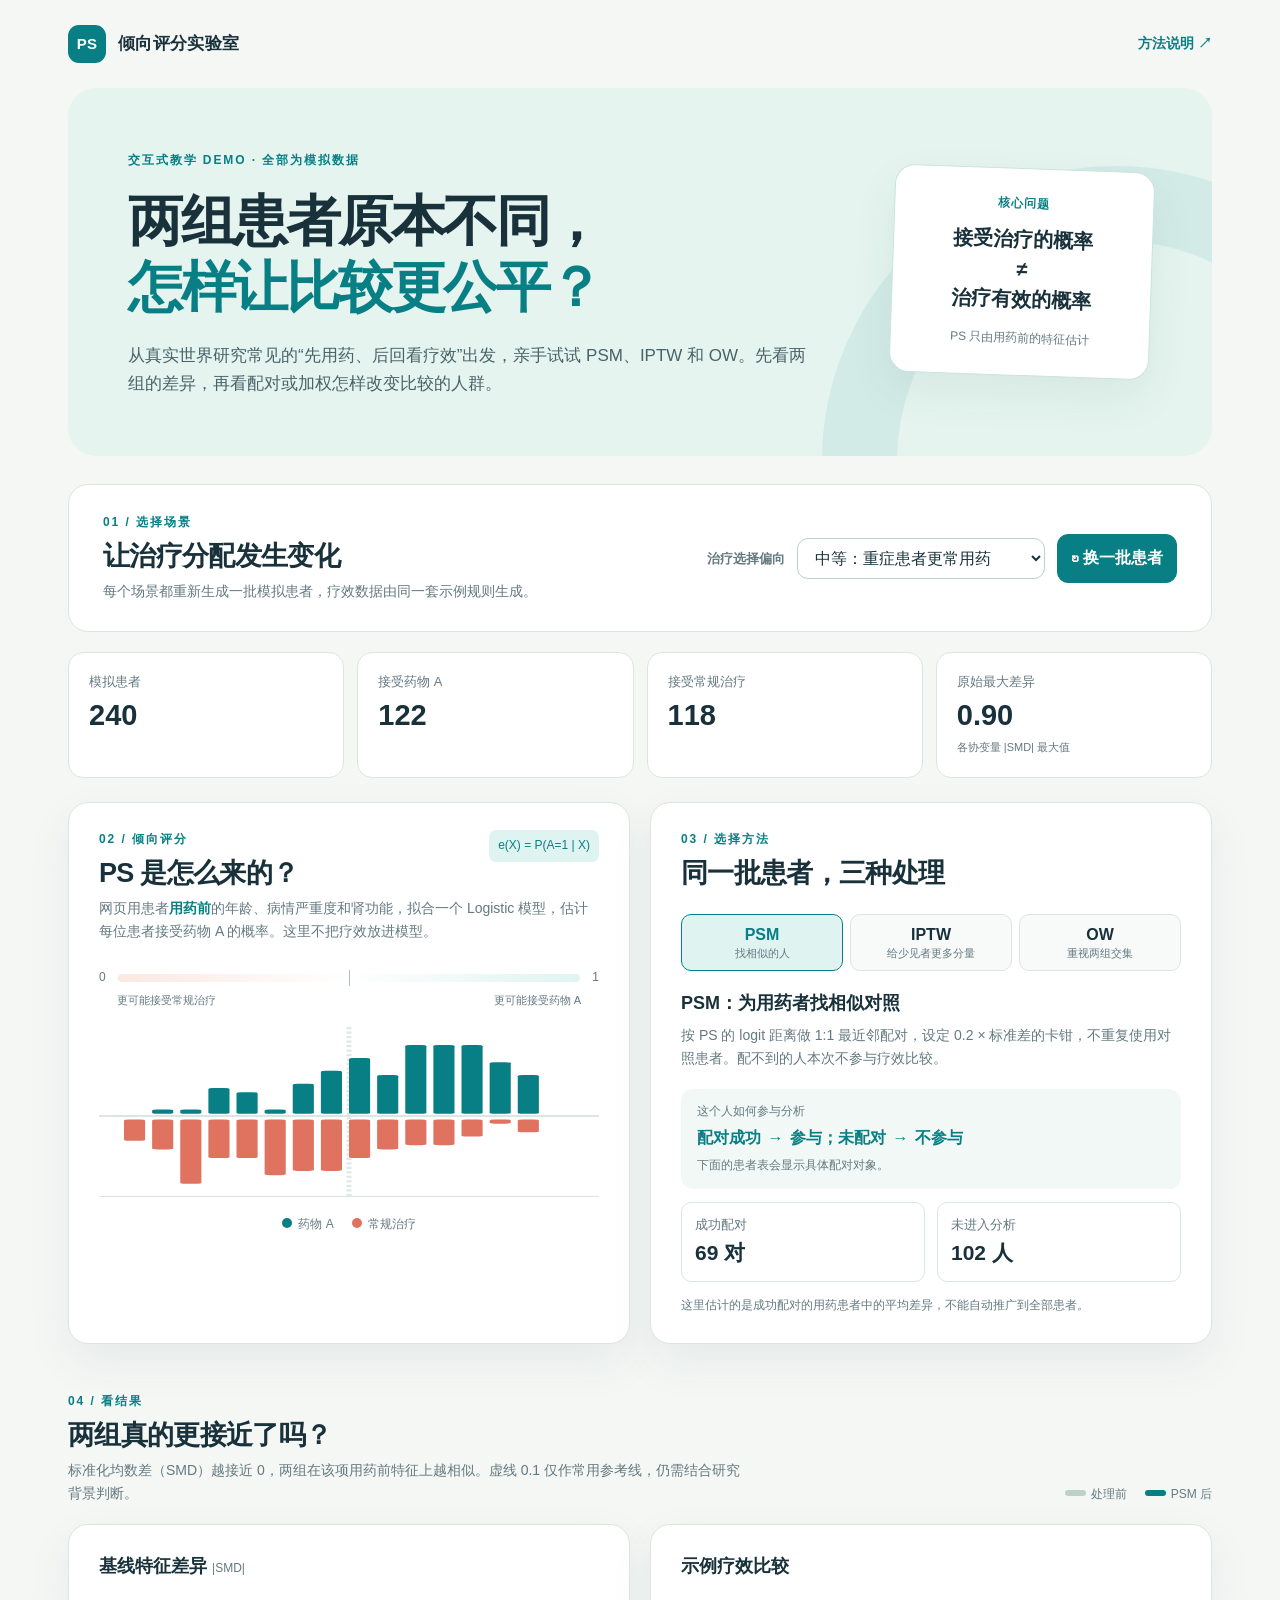
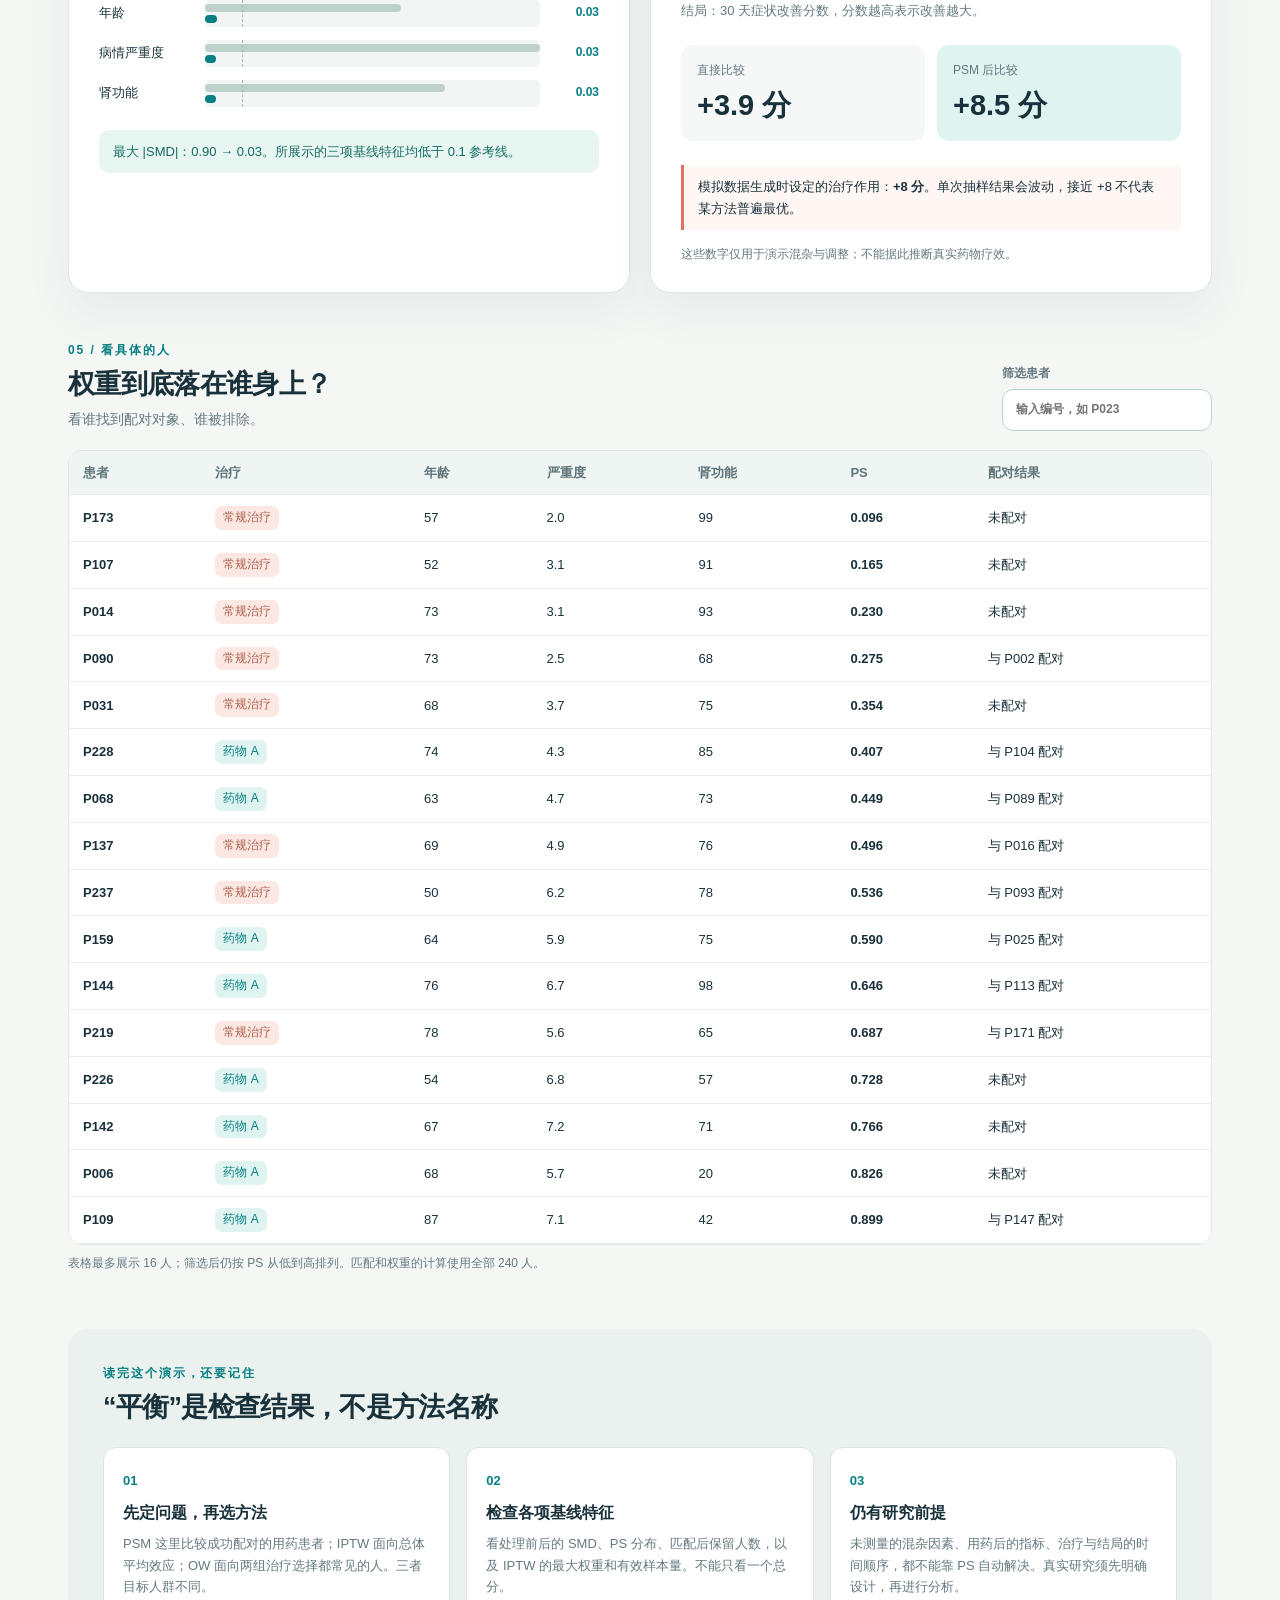
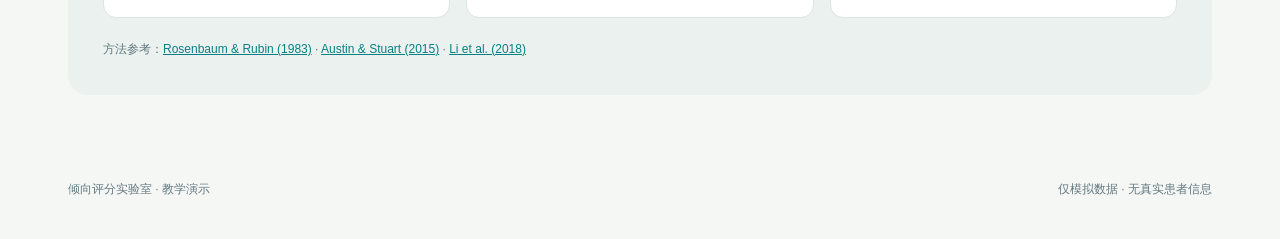
==== index.html @ 9c6f2263 "Add interactive propensity score teaching demo" ====
<!doctype html>
<html lang="zh-CN">
<head>
  <meta charset="utf-8">
  <meta name="viewport" content="width=device-width, initial-scale=1">
  <meta name="description" content="用模拟患者数据直观理解倾向评分匹配、逆概率加权与重叠加权。">
  <title>倾向评分实验室 · PSM / IPTW / OW</title>
  <link rel="stylesheet" href="styles.css">
  <script src="app.js" defer></script>
</head>
<body>
  <a class="skip-link" href="#main">跳到主要内容</a>
  <header class="topbar">
    <div class="brand"><span class="brand-mark">PS</span><span>倾向评分实验室</span></div>
    <a class="top-link" href="#how">方法说明 ↗</a>
  </header>
  <main id="main">
    <section class="hero">
      <div class="hero-copy">
        <span class="eyebrow">交互式教学 DEMO · 全部为模拟数据</span>
        <h1>两组患者原本不同，<br><em>怎样让比较更公平？</em></h1>
        <p>从真实世界研究常见的“先用药、后回看疗效”出发，亲手试试 PSM、IPTW 和 OW。先看两组的差异，再看配对或加权怎样改变比较的人群。</p>
      </div>
      <div class="hero-note"><span>核心问题</span><strong>接受治疗的概率<br>≠<br>治疗有效的概率</strong><small>PS 只由用药前的特征估计</small></div>
    </section>

    <section class="control-panel" aria-labelledby="scenario-title">
      <div><div class="section-kicker">01 / 选择场景</div><h2 id="scenario-title">让治疗分配发生变化</h2><p>每个场景都重新生成一批模拟患者，疗效数据由同一套示例规则生成。</p></div>
      <div class="controls"><label for="scenario">治疗选择偏向</label><select id="scenario"><option value="mild">较弱：两组本来较接近</option><option value="moderate" selected>中等：重症患者更常用药</option><option value="strong">很强：两组重叠不足</option></select><button id="regenerate" type="button">↻ 换一批患者</button></div>
    </section>

    <section class="metric-strip" aria-label="当前样本概况">
      <div><span>模拟患者</span><strong id="total-count">—</strong></div>
      <div><span>接受药物 A</span><strong id="treated-count">—</strong></div>
      <div><span>接受常规治疗</span><strong id="control-count">—</strong></div>
      <div><span>原始最大差异</span><strong id="baseline-smd">—</strong><small>各协变量 |SMD| 最大值</small></div>
    </section>

    <section class="content-grid" aria-label="倾向评分与方法比较">
      <article class="card ps-card">
        <div class="card-heading"><div><div class="section-kicker">02 / 倾向评分</div><h2>PS 是怎么来的？</h2></div><span class="mini-badge">e(X) = P(A=1 | X)</span></div>
        <p>网页用患者<span class="highlight">用药前</span>的年龄、病情严重度和肾功能，拟合一个 Logistic 模型，估计每位患者接受药物 A 的概率。这里不把疗效放进模型。</p>
        <div class="ps-scale" aria-hidden="true"><span>0</span><div class="scale-track"><i></i></div><span>1</span></div>
        <div class="ps-caption"><span>更可能接受常规治疗</span><span>更可能接受药物 A</span></div>
        <div id="ps-chart" class="ps-chart" role="img" aria-label="两组患者倾向评分分布"></div>
        <div class="legend"><span><i class="dot teal"></i>药物 A</span><span><i class="dot coral"></i>常规治疗</span></div>
      </article>

      <article class="card method-card">
        <div class="card-heading"><div><div class="section-kicker">03 / 选择方法</div><h2>同一批患者，三种处理</h2></div></div>
        <div class="method-tabs" role="tablist" aria-label="倾向评分方法">
          <button class="method-tab active" id="tab-psm" role="tab" aria-selected="true" aria-controls="method-panel" data-method="psm">PSM <small>找相似的人</small></button>
          <button class="method-tab" id="tab-iptw" role="tab" aria-selected="false" aria-controls="method-panel" data-method="iptw">IPTW <small>给少见者更多分量</small></button>
          <button class="method-tab" id="tab-ow" role="tab" aria-selected="false" aria-controls="method-panel" data-method="ow">OW <small>重视两组交集</small></button>
        </div>
        <div id="method-panel" role="tabpanel" aria-labelledby="tab-psm">
          <div class="method-summary"><strong id="method-title">—</strong><p id="method-description">—</p></div>
          <div class="formula-box"><span>这个人如何参与分析</span><code id="method-formula">—</code><small id="formula-note">—</small></div>
          <div class="method-stats"><div><span id="stat-one-label">—</span><strong id="stat-one">—</strong></div><div><span id="stat-two-label">—</span><strong id="stat-two">—</strong></div></div>
          <p class="target-note" id="target-note">—</p>
        </div>
      </article>
    </section>

    <section class="results-section" aria-labelledby="results-title">
      <div class="results-heading"><div><div class="section-kicker">04 / 看结果</div><h2 id="results-title">两组真的更接近了吗？</h2><p>标准化均数差（SMD）越接近 0，两组在该项用药前特征上越相似。虚线 0.1 仅作常用参考线，仍需结合研究背景判断。</p></div><div class="result-legend"><span><i class="legend-line before"></i>处理前</span><span><i class="legend-line after"></i><span id="legend-after">PSM 后</span></span></div></div>
      <div class="results-grid"><article class="card balance-card"><h3>基线特征差异 <small>|SMD|</small></h3><div id="balance-bars"></div><p id="balance-comment" class="callout">—</p></article><article class="card effect-card"><h3>示例疗效比较</h3><p>结局：30 天症状改善分数，分数越高表示改善越大。</p><div class="effect-compare"><div><span>直接比较</span><strong id="naive-effect">—</strong></div><div><span id="adjusted-label">PSM 后比较</span><strong id="adjusted-effect">—</strong></div></div><div class="truth-note">模拟数据生成时设定的治疗作用：<strong>+8 分</strong>。单次抽样结果会波动，接近 +8 不代表某方法普遍最优。</div><p class="muted">这些数字仅用于演示混杂与调整；不能据此推断真实药物疗效。</p></article></div>
    </section>

    <section class="patient-section" aria-labelledby="patient-title"><div class="results-heading"><div><div class="section-kicker">05 / 看具体的人</div><h2 id="patient-title">权重到底落在谁身上？</h2><p id="patient-intro">—</p></div><label class="table-search">筛选患者 <input id="patient-search" type="search" placeholder="输入编号，如 P023"></label></div><div class="table-wrap"><table><thead><tr><th>患者</th><th>治疗</th><th>年龄</th><th>严重度</th><th>肾功能</th><th>PS</th><th id="method-column">配对结果</th></tr></thead><tbody id="patient-rows"></tbody></table></div><p class="table-note">表格最多展示 16 人；筛选后仍按 PS 从低到高排列。匹配和权重的计算使用全部 240 人。</p></section>

    <section id="how" class="how-section" aria-labelledby="how-title"><div class="section-kicker">读完这个演示，还要记住</div><h2 id="how-title">“平衡”是检查结果，不是方法名称</h2><div class="principles"><div><b>01</b><h3>先定问题，再选方法</h3><p>PSM 这里比较成功配对的用药患者；IPTW 面向总体平均效应；OW 面向两组治疗选择都常见的人。三者目标人群不同。</p></div><div><b>02</b><h3>检查各项基线特征</h3><p>看处理前后的 SMD、PS 分布、匹配后保留人数，以及 IPTW 的最大权重和有效样本量。不能只看一个总分。</p></div><div><b>03</b><h3>仍有研究前提</h3><p>未测量的混杂因素、用药后的指标、治疗与结局的时间顺序，都不能靠 PS 自动解决。真实研究须先明确设计，再进行分析。</p></div></div><div class="source-note">方法参考：<a href="https://doi.org/10.1093/biomet/70.1.41" target="_blank" rel="noopener">Rosenbaum & Rubin (1983)</a> · <a href="https://pmc.ncbi.nlm.nih.gov/articles/PMC4626409/" target="_blank" rel="noopener">Austin & Stuart (2015)</a> · <a href="https://doi.org/10.1080/01621459.2016.1260466" target="_blank" rel="noopener">Li et al. (2018)</a></div></section>
  </main>
  <footer><span>倾向评分实验室 · 教学演示</span><span>仅模拟数据 · 无真实患者信息</span></footer>
</body>
</html>
---- styles.css ----
:root{--ink:#19313b;--muted:#647980;--teal:#087f84;--teal-light:#dff4f0;--coral:#df735f;--coral-light:#fbe8e2;--paper:#f5f7f5;--line:#dbe5e2;--white:#fff;--shadow:0 18px 45px rgba(30,66,67,.07)}*{box-sizing:border-box}html{scroll-behavior:smooth}body{margin:0;color:var(--ink);background:var(--paper);font:16px/1.65 -apple-system,BlinkMacSystemFont,"Segoe UI","PingFang SC","Microsoft YaHei",sans-serif}button,input,select{font:inherit}button{cursor:pointer}a{color:var(--teal)}.skip-link{position:absolute;left:-999px;top:0;background:var(--ink);color:#fff;padding:8px}.skip-link:focus{left:0;z-index:10}.topbar,main,footer{max-width:1200px;margin:auto}.topbar{display:flex;align-items:center;justify-content:space-between;padding:25px 28px}.brand{display:flex;align-items:center;gap:12px;font-size:17px;font-weight:750;letter-spacing:.02em}.brand-mark{width:38px;height:38px;display:grid;place-items:center;background:var(--teal);border-radius:11px;color:#fff;font-size:15px}.top-link{text-decoration:none;font-size:14px;font-weight:650}main{padding:0 28px 60px}.hero{display:grid;grid-template-columns:minmax(0,1fr) 260px;gap:36px;align-items:center;padding:58px 60px;background:#e5f4ef;border-radius:28px;min-height:360px;overflow:hidden;position:relative}.hero:after{content:"";position:absolute;width:440px;height:440px;right:-200px;bottom:-300px;border:75px solid rgba(0,128,131,.08);border-radius:50%}.eyebrow,.section-kicker{text-transform:uppercase;letter-spacing:.16em;font-size:12px;font-weight:800;color:var(--teal)}h1,h2,h3,p{margin-top:0}h1{font-size:clamp(37px,4.3vw,58px);line-height:1.19;letter-spacing:-.045em;margin:17px 0 22px}h1 em{font-style:normal;color:var(--teal)}.hero p{max-width:690px;color:#49636a;font-size:17px;margin:0}.hero-note{position:relative;z-index:1;background:#fff;padding:25px;border:1px solid #c9e4df;border-radius:20px;box-shadow:var(--shadow);text-align:center;transform:rotate(2deg)}.hero-note span{display:block;color:var(--teal);font-size:12px;letter-spacing:.1em;font-weight:750}.hero-note strong{display:block;font-size:20px;line-height:1.5;margin:10px 0;color:var(--ink)}.hero-note small{color:var(--muted);font-size:12px}.control-panel{margin-top:28px;display:flex;align-items:center;justify-content:space-between;gap:30px;padding:28px 34px;background:#fff;border:1px solid var(--line);border-radius:20px}.control-panel h2,.card h2,.results-section h2,.patient-section h2,.how-section h2{font-size:27px;letter-spacing:-.025em;line-height:1.3;margin:6px 0}.control-panel p,.results-heading p{color:var(--muted);font-size:14px;margin:0}.controls{display:flex;align-items:center;gap:12px;flex-wrap:wrap}.controls label{font-size:13px;font-weight:700;color:var(--muted)}select,.controls button,.table-search input{border:1px solid #b9d4d0;border-radius:11px;padding:10px 13px;background:#fff;color:var(--ink)}select{min-width:248px}.controls button{background:var(--teal);color:#fff;border-color:var(--teal);font-weight:700}.controls button:hover{background:#086a70}.metric-strip{display:grid;grid-template-columns:repeat(4,1fr);gap:13px;margin:20px 0 24px}.metric-strip>div{background:#fff;border:1px solid var(--line);border-radius:15px;padding:18px 20px;min-height:108px}.metric-strip span,.method-stats span{font-size:13px;color:var(--muted);display:block}.metric-strip strong{display:block;font-size:29px;line-height:1.2;margin-top:5px}.metric-strip small{font-size:11px;color:var(--muted)}.content-grid,.results-grid{display:grid;grid-template-columns:1fr 1fr;gap:20px}.card{background:#fff;border:1px solid var(--line);border-radius:20px;padding:27px 30px;box-shadow:var(--shadow)}.card-heading{display:flex;align-items:start;justify-content:space-between;gap:12px}.card>p{color:var(--muted);font-size:14px}.mini-badge{font-size:12px;color:var(--teal);background:var(--teal-light);padding:6px 9px;border-radius:7px;white-space:nowrap}.highlight{color:var(--teal);font-weight:750}.ps-scale{display:flex;align-items:center;gap:12px;color:var(--muted);font-size:12px;margin-top:25px}.scale-track{height:8px;flex:1;border-radius:8px;background:linear-gradient(90deg,var(--coral-light),#fff,var(--teal-light));position:relative}.scale-track i{position:absolute;left:50%;width:1px;height:16px;top:-4px;background:#b0bdba}.ps-caption{display:flex;justify-content:space-between;color:var(--muted);font-size:11px;margin:3px 18px 18px}.ps-chart{height:170px;position:relative;border-bottom:1px solid var(--line);background:linear-gradient(to right,transparent 49.9%,#e0eae7 50%,transparent 50.1%)}.ps-chart svg{width:100%;height:100%;overflow:visible}.legend,.result-legend{display:flex;gap:18px;align-items:center;justify-content:center;font-size:12px;color:var(--muted);margin-top:18px}.dot{display:inline-block;width:10px;height:10px;border-radius:50%;margin-right:6px}.teal{background:var(--teal)}.coral{background:var(--coral)}.method-tabs{display:grid;grid-template-columns:repeat(3,1fr);gap:7px;margin:17px 0 18px}.method-tab{border:1px solid var(--line);background:#f7faf9;color:var(--ink);border-radius:10px;padding:10px 6px;font-size:16px;font-weight:800;line-height:1.3}.method-tab small{display:block;font-weight:500;color:var(--muted);font-size:11px}.method-tab.active{border-color:var(--teal);background:var(--teal-light);color:var(--teal)}.method-summary{min-height:100px}.method-summary strong{font-size:18px}.method-summary p{font-size:14px;color:var(--muted);margin:5px 0 0}.formula-box{background:#f2f8f6;border-radius:12px;padding:13px 16px}.formula-box span,.formula-box small{display:block;color:var(--muted);font-size:12px}.formula-box code{display:block;font-size:16px;font-weight:800;margin:4px 0;color:var(--teal);white-space:normal}.method-stats{display:grid;grid-template-columns:1fr 1fr;gap:12px;margin-top:13px}.method-stats>div{border:1px solid var(--line);border-radius:10px;padding:11px 13px}.method-stats strong{display:block;font-size:21px}.target-note{margin:14px 0 0;font-size:12px;color:var(--muted)}.results-section,.patient-section{margin-top:48px}.results-heading{display:flex;justify-content:space-between;align-items:end;gap:30px;margin-bottom:19px}.results-heading p{max-width:680px}.result-legend{margin:0;white-space:nowrap}.legend-line{display:inline-block;width:21px;height:6px;border-radius:6px;margin-right:5px;vertical-align:2px}.before{background:#bed0cc}.after{background:var(--teal)}.balance-card h3,.effect-card h3{font-size:18px;margin-bottom:18px}.balance-card h3 small{color:var(--muted);font-size:12px;font-weight:500}.balance-row{display:grid;grid-template-columns:95px 1fr 48px;gap:11px;align-items:center;margin:13px 0}.balance-row label{font-size:13px}.bar-track{height:27px;position:relative;background:#f1f6f4;border-radius:5px;overflow:hidden}.bar-track:before{content:"";position:absolute;left:var(--threshold-pos);height:100%;border-left:1px dashed #a5b9b5;z-index:1}.bar{height:8px;border-radius:6px;display:block;position:absolute;left:0}.bar.before{top:4px;background:#bed0cc}.bar.after{bottom:4px;background:var(--teal)}.balance-row output{font-size:12px;color:var(--teal);font-weight:750;text-align:right}.callout{background:#e7f6f1;color:#176c65!important;padding:11px 14px;border-radius:10px;margin:23px 0 0!important;font-size:13px!important}.callout.warn{background:#fff3e8;color:#9a5b37!important}.effect-card>p{font-size:13px}.effect-compare{display:grid;grid-template-columns:1fr 1fr;gap:12px;margin:24px 0}.effect-compare>div{background:#f5f8f7;padding:16px;border-radius:12px}.effect-compare>div+div{background:var(--teal-light)}.effect-compare span{display:block;color:var(--muted);font-size:12px}.effect-compare strong{display:block;font-size:29px;line-height:1.35;margin-top:5px}.truth-note{border-left:3px solid var(--coral);background:#fff7f4;padding:11px 14px;font-size:13px}.effect-card .muted{font-size:12px;margin:15px 0 0}.table-search{font-size:12px;color:var(--muted);font-weight:700}.table-search input{display:block;width:210px;margin-top:5px}table{width:100%;border-collapse:collapse;background:#fff;min-width:710px}th,td{text-align:left;padding:11px 14px;border-bottom:1px solid #e7eeec;font-size:13px}th{color:#5e747a;font-weight:700;background:#eff5f3}tbody tr:hover{background:#f7faf9}.table-wrap{border:1px solid var(--line);border-radius:14px;overflow:auto;background:#fff}td strong{font-variant-numeric:tabular-nums}.treatment-tag{display:inline-block;padding:2px 8px;border-radius:7px;font-size:12px}.treatment-tag.treated{background:var(--teal-light);color:var(--teal)}.treatment-tag.control{background:var(--coral-light);color:#ad5e4e}.table-note{font-size:12px;color:var(--muted);margin-top:9px}.how-section{margin-top:55px;padding:35px;background:#eaf1ee;border-radius:20px}.principles{display:grid;grid-template-columns:repeat(3,1fr);gap:16px;margin-top:22px}.principles>div{background:#fff;border:1px solid var(--line);border-radius:13px;padding:19px}.principles b{color:var(--teal);font-size:13px}.principles h3{font-size:16px;margin:7px 0}.principles p{color:var(--muted);font-size:13px;margin:0}.source-note{font-size:12px;color:var(--muted);margin-top:22px}footer{padding:25px 28px 40px;display:flex;justify-content:space-between;color:var(--muted);font-size:12px}@media(max-width:850px){.hero{grid-template-columns:1fr;padding:38px}.hero-note{max-width:300px}.control-panel,.results-heading{display:block}.controls{margin-top:16px}.content-grid,.results-grid{grid-template-columns:1fr}.result-legend{justify-content:start;margin-top:13px}.principles{grid-template-columns:1fr}.table-search{display:block;margin-top:15px}}@media(max-width:580px){main{padding:0 15px 40px}.topbar{padding:17px 15px}.top-link{font-size:12px}.hero{padding:28px 24px}.hero-note{display:none}.control-panel{padding:22px}.controls{display:grid}.controls select{min-width:0;width:100%}.metric-strip{grid-template-columns:repeat(2,1fr)}.card{padding:22px}.mini-badge{display:none}.method-tab{font-size:14px}.method-tab small{font-size:9px}.balance-row{grid-template-columns:75px 1fr 45px}.ps-caption{font-size:9px}.effect-compare strong{font-size:24px}footer{display:block}}
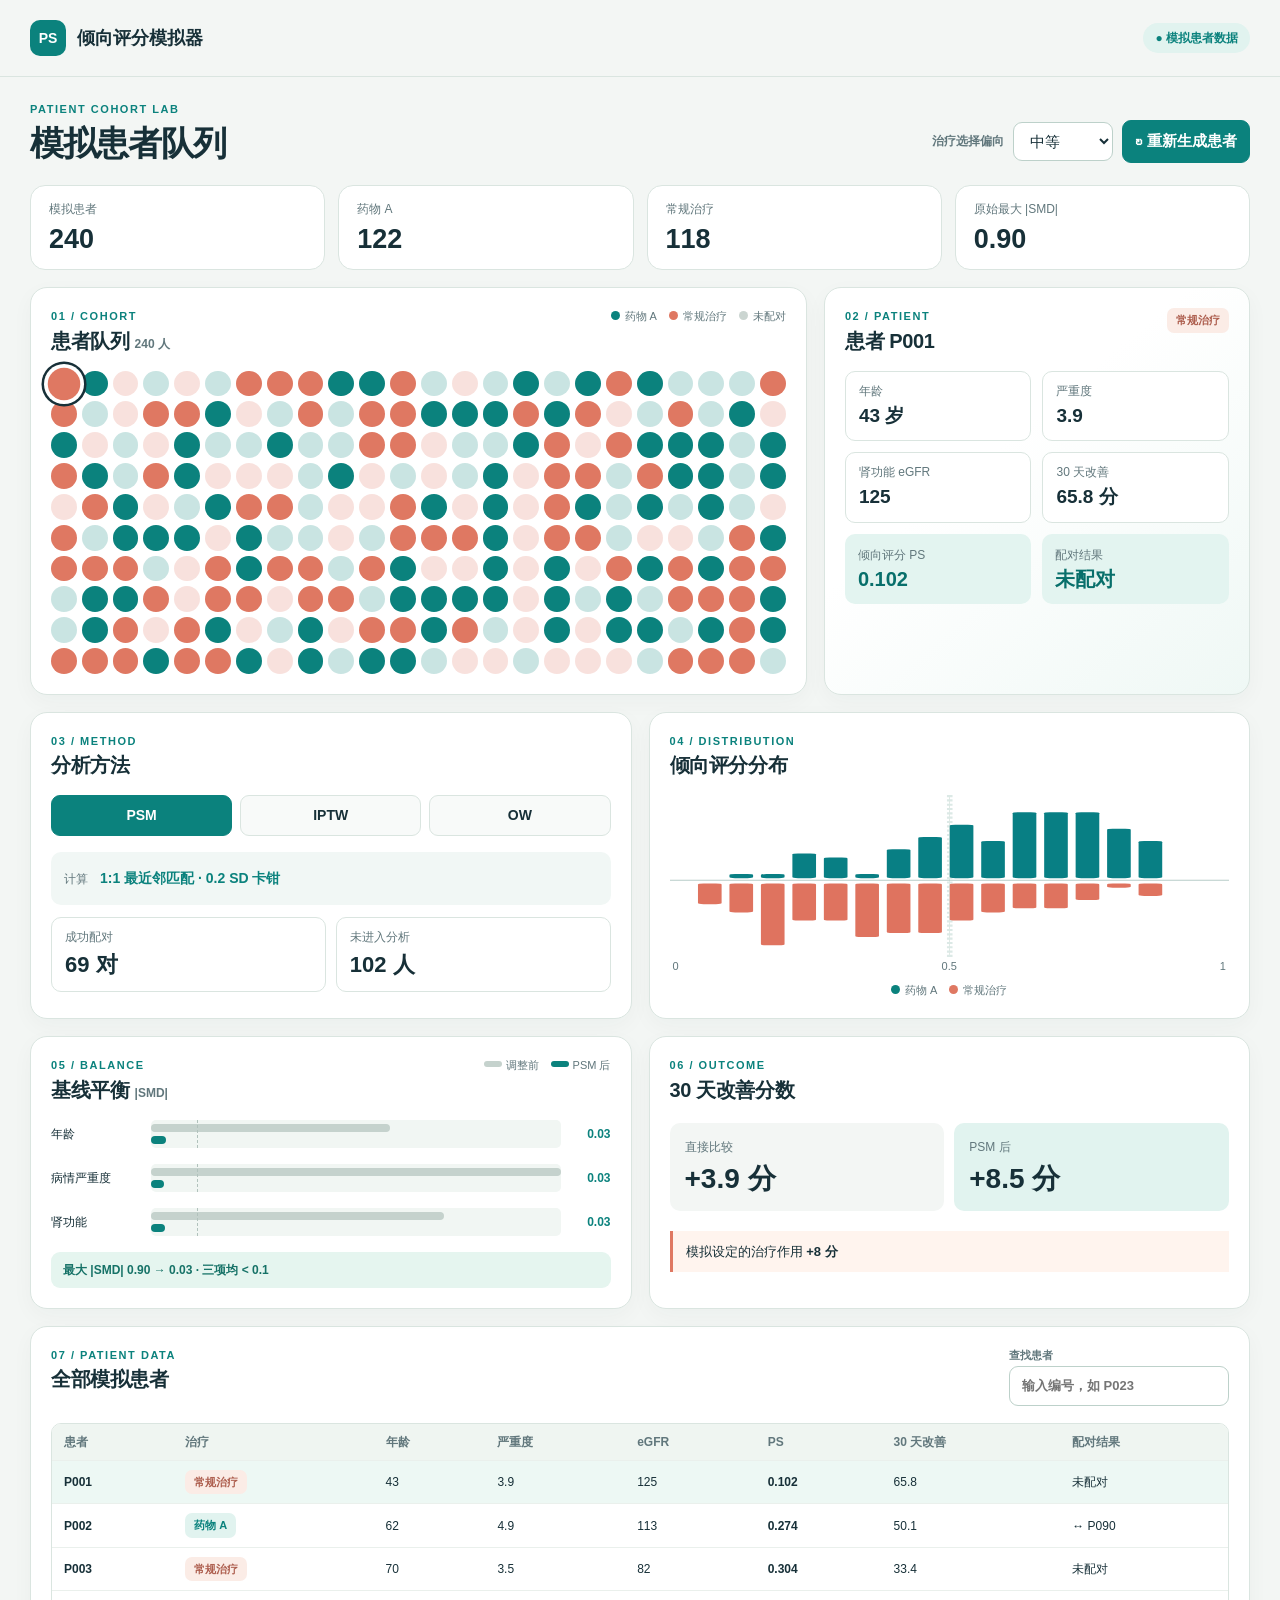
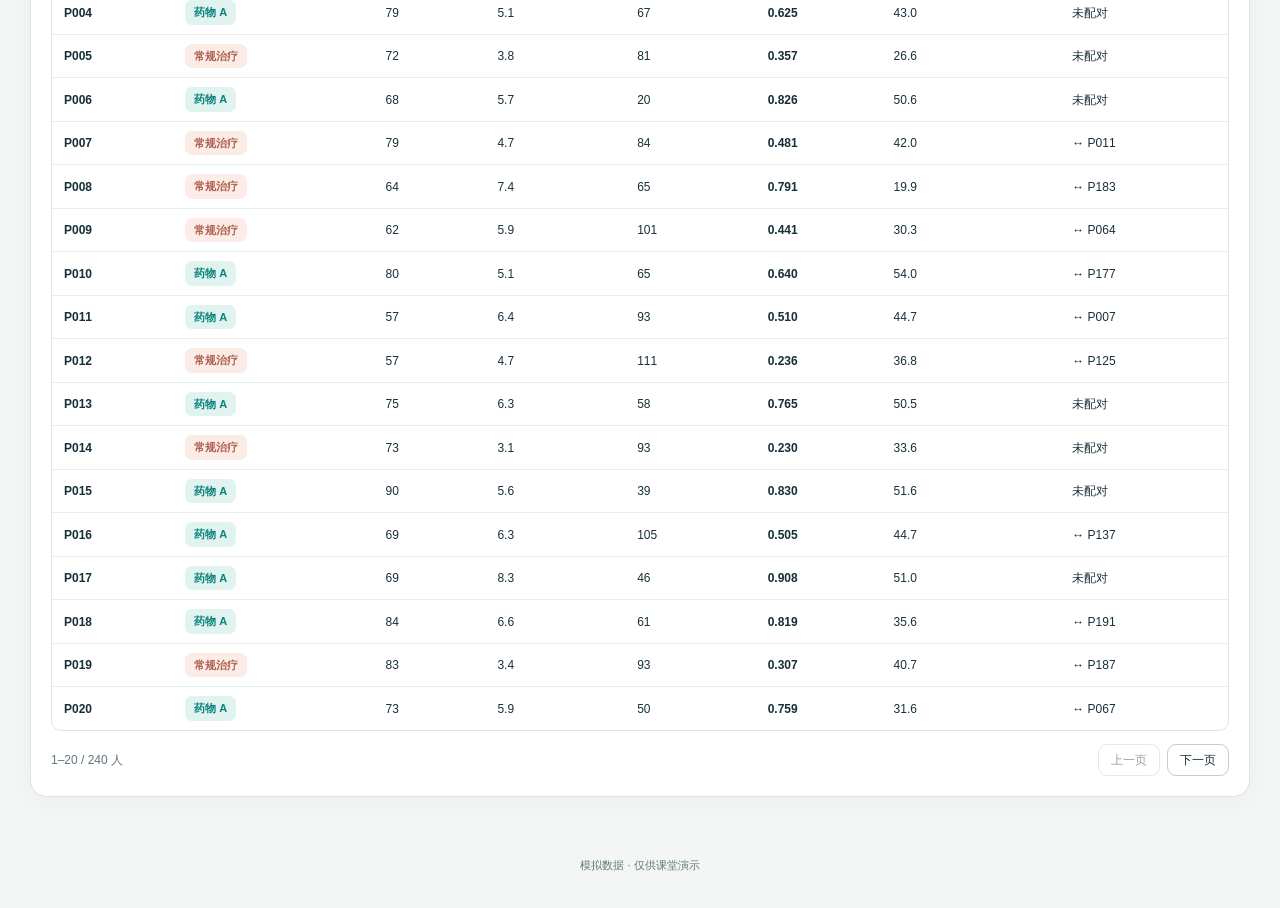
==== commit a8a13166: "Make demo a patient-first interactive app" ====
--- a/index.html
+++ b/index.html
@@ -3,74 +3,44 @@
 <head>
   <meta charset="utf-8">
   <meta name="viewport" content="width=device-width, initial-scale=1">
-  <meta name="description" content="用模拟患者数据直观理解倾向评分匹配、逆概率加权与重叠加权。">
-  <title>倾向评分实验室 · PSM / IPTW / OW</title>
-  <link rel="stylesheet" href="styles.css">
-  <script src="app.js" defer></script>
+  <meta name="description" content="模拟患者队列中的倾向评分匹配与加权交互应用。">
+  <title>倾向评分模拟器 · PSM / IPTW / OW</title>
+  <link rel="stylesheet" href="styles.css?v=app2">
+  <script src="app.js?v=app2" defer></script>
 </head>
 <body>
-  <a class="skip-link" href="#main">跳到主要内容</a>
+  <a class="skip-link" href="#main">跳到应用</a>
   <header class="topbar">
-    <div class="brand"><span class="brand-mark">PS</span><span>倾向评分实验室</span></div>
-    <a class="top-link" href="#how">方法说明 ↗</a>
+    <div class="brand"><span class="brand-mark">PS</span><span>倾向评分模拟器</span></div>
+    <span class="data-badge">● 模拟患者数据</span>
   </header>
   <main id="main">
-    <section class="hero">
-      <div class="hero-copy">
-        <span class="eyebrow">交互式教学 DEMO · 全部为模拟数据</span>
-        <h1>两组患者原本不同，<br><em>怎样让比较更公平？</em></h1>
-        <p>从真实世界研究常见的“先用药、后回看疗效”出发，亲手试试 PSM、IPTW 和 OW。先看两组的差异，再看配对或加权怎样改变比较的人群。</p>
-      </div>
-      <div class="hero-note"><span>核心问题</span><strong>接受治疗的概率<br>≠<br>治疗有效的概率</strong><small>PS 只由用药前的特征估计</small></div>
+    <section class="workspace-head" aria-labelledby="page-title">
+      <div><p class="overline">PATIENT COHORT LAB</p><h1 id="page-title">模拟患者队列</h1></div>
+      <div class="controls"><label for="scenario">治疗选择偏向</label><select id="scenario"><option value="mild">较弱</option><option value="moderate" selected>中等</option><option value="strong">很强</option></select><button id="regenerate" type="button">↻ 重新生成患者</button></div>
     </section>
 
-    <section class="control-panel" aria-labelledby="scenario-title">
-      <div><div class="section-kicker">01 / 选择场景</div><h2 id="scenario-title">让治疗分配发生变化</h2><p>每个场景都重新生成一批模拟患者，疗效数据由同一套示例规则生成。</p></div>
-      <div class="controls"><label for="scenario">治疗选择偏向</label><select id="scenario"><option value="mild">较弱：两组本来较接近</option><option value="moderate" selected>中等：重症患者更常用药</option><option value="strong">很强：两组重叠不足</option></select><button id="regenerate" type="button">↻ 换一批患者</button></div>
+    <section class="metric-strip" aria-label="队列概况">
+      <div><span>模拟患者</span><strong id="total-count">—</strong></div>
+      <div><span>药物 A</span><strong id="treated-count">—</strong></div>
+      <div><span>常规治疗</span><strong id="control-count">—</strong></div>
+      <div><span>原始最大 |SMD|</span><strong id="baseline-smd">—</strong></div>
     </section>
 
-    <section class="metric-strip" aria-label="当前样本概况">
-      <div><span>模拟患者</span><strong id="total-count">—</strong></div>
-      <div><span>接受药物 A</span><strong id="treated-count">—</strong></div>
-      <div><span>接受常规治疗</span><strong id="control-count">—</strong></div>
-      <div><span>原始最大差异</span><strong id="baseline-smd">—</strong><small>各协变量 |SMD| 最大值</small></div>
+    <section class="cohort-layout" aria-label="模拟患者">
+      <article class="panel cohort-panel"><div class="panel-heading"><div><p class="overline">01 / COHORT</p><h2>患者队列 <small id="cohort-count">240 人</small></h2></div><div class="legend"><span><i class="dot teal"></i>药物 A</span><span><i class="dot coral"></i>常规治疗</span><span id="legend-dim"><i class="dot faded"></i>未配对</span></div></div><div id="cohort-grid" class="cohort-grid" role="group" aria-label="点击患者查看个人数据"></div></article>
+      <article class="panel patient-card"><div class="panel-heading"><div><p class="overline">02 / PATIENT</p><h2>患者 <span id="selected-id">—</span></h2></div><span id="selected-group" class="treatment-tag">—</span></div><div class="patient-vitals"><div><span>年龄</span><strong id="selected-age">—</strong></div><div><span>严重度</span><strong id="selected-severity">—</strong></div><div><span>肾功能 eGFR</span><strong id="selected-egfr">—</strong></div><div><span>30 天改善</span><strong id="selected-outcome">—</strong></div></div><div class="patient-focus"><div><span>倾向评分 PS</span><strong id="selected-ps">—</strong></div><div><span id="selected-method-label">配对结果</span><strong id="selected-method-value">—</strong></div></div></article>
     </section>
 
-    <section class="content-grid" aria-label="倾向评分与方法比较">
-      <article class="card ps-card">
-        <div class="card-heading"><div><div class="section-kicker">02 / 倾向评分</div><h2>PS 是怎么来的？</h2></div><span class="mini-badge">e(X) = P(A=1 | X)</span></div>
-        <p>网页用患者<span class="highlight">用药前</span>的年龄、病情严重度和肾功能，拟合一个 Logistic 模型，估计每位患者接受药物 A 的概率。这里不把疗效放进模型。</p>
-        <div class="ps-scale" aria-hidden="true"><span>0</span><div class="scale-track"><i></i></div><span>1</span></div>
-        <div class="ps-caption"><span>更可能接受常规治疗</span><span>更可能接受药物 A</span></div>
-        <div id="ps-chart" class="ps-chart" role="img" aria-label="两组患者倾向评分分布"></div>
-        <div class="legend"><span><i class="dot teal"></i>药物 A</span><span><i class="dot coral"></i>常规治疗</span></div>
-      </article>
-
-      <article class="card method-card">
-        <div class="card-heading"><div><div class="section-kicker">03 / 选择方法</div><h2>同一批患者，三种处理</h2></div></div>
-        <div class="method-tabs" role="tablist" aria-label="倾向评分方法">
-          <button class="method-tab active" id="tab-psm" role="tab" aria-selected="true" aria-controls="method-panel" data-method="psm">PSM <small>找相似的人</small></button>
-          <button class="method-tab" id="tab-iptw" role="tab" aria-selected="false" aria-controls="method-panel" data-method="iptw">IPTW <small>给少见者更多分量</small></button>
-          <button class="method-tab" id="tab-ow" role="tab" aria-selected="false" aria-controls="method-panel" data-method="ow">OW <small>重视两组交集</small></button>
-        </div>
-        <div id="method-panel" role="tabpanel" aria-labelledby="tab-psm">
-          <div class="method-summary"><strong id="method-title">—</strong><p id="method-description">—</p></div>
-          <div class="formula-box"><span>这个人如何参与分析</span><code id="method-formula">—</code><small id="formula-note">—</small></div>
-          <div class="method-stats"><div><span id="stat-one-label">—</span><strong id="stat-one">—</strong></div><div><span id="stat-two-label">—</span><strong id="stat-two">—</strong></div></div>
-          <p class="target-note" id="target-note">—</p>
-        </div>
-      </article>
+    <section class="analysis-layout" aria-label="方法和结果">
+      <article class="panel method-panel"><div class="panel-heading"><div><p class="overline">03 / METHOD</p><h2>分析方法</h2></div></div><div class="method-tabs" role="tablist" aria-label="倾向评分方法"><button class="method-tab active" id="tab-psm" role="tab" aria-selected="true" aria-controls="method-content" data-method="psm">PSM</button><button class="method-tab" id="tab-iptw" role="tab" aria-selected="false" aria-controls="method-content" data-method="iptw">IPTW</button><button class="method-tab" id="tab-ow" role="tab" aria-selected="false" aria-controls="method-content" data-method="ow">OW</button></div><div id="method-content" role="tabpanel" aria-labelledby="tab-psm"><div class="formula"><span>计算</span><code id="method-formula">—</code></div><div class="method-stats"><div><span id="stat-one-label">—</span><strong id="stat-one">—</strong></div><div><span id="stat-two-label">—</span><strong id="stat-two">—</strong></div></div></div></article>
+      <article class="panel distribution-panel"><div class="panel-heading"><div><p class="overline">04 / DISTRIBUTION</p><h2>倾向评分分布</h2></div></div><div id="ps-chart" class="ps-chart" role="img" aria-label="两组患者倾向评分分布"></div><div class="chart-axis"><span>0</span><span>0.5</span><span>1</span></div><div class="legend"><span><i class="dot teal"></i>药物 A</span><span><i class="dot coral"></i>常规治疗</span></div></article>
+      <article class="panel balance-panel"><div class="panel-heading"><div><p class="overline">05 / BALANCE</p><h2>基线平衡 <small>|SMD|</small></h2></div><div class="legend"><span><i class="legend-line before"></i>调整前</span><span><i class="legend-line after"></i><span id="legend-after">PSM 后</span></span></div></div><div id="balance-bars"></div><div id="balance-comment" class="balance-status">—</div></article>
+      <article class="panel effect-panel"><div class="panel-heading"><div><p class="overline">06 / OUTCOME</p><h2>30 天改善分数</h2></div></div><div class="effect-compare"><div><span>直接比较</span><strong id="naive-effect">—</strong></div><div><span id="adjusted-label">PSM 后</span><strong id="adjusted-effect">—</strong></div></div><div class="truth-note">模拟设定的治疗作用 <strong>+8 分</strong></div></article>
     </section>
 
-    <section class="results-section" aria-labelledby="results-title">
-      <div class="results-heading"><div><div class="section-kicker">04 / 看结果</div><h2 id="results-title">两组真的更接近了吗？</h2><p>标准化均数差（SMD）越接近 0，两组在该项用药前特征上越相似。虚线 0.1 仅作常用参考线，仍需结合研究背景判断。</p></div><div class="result-legend"><span><i class="legend-line before"></i>处理前</span><span><i class="legend-line after"></i><span id="legend-after">PSM 后</span></span></div></div>
-      <div class="results-grid"><article class="card balance-card"><h3>基线特征差异 <small>|SMD|</small></h3><div id="balance-bars"></div><p id="balance-comment" class="callout">—</p></article><article class="card effect-card"><h3>示例疗效比较</h3><p>结局：30 天症状改善分数，分数越高表示改善越大。</p><div class="effect-compare"><div><span>直接比较</span><strong id="naive-effect">—</strong></div><div><span id="adjusted-label">PSM 后比较</span><strong id="adjusted-effect">—</strong></div></div><div class="truth-note">模拟数据生成时设定的治疗作用：<strong>+8 分</strong>。单次抽样结果会波动，接近 +8 不代表某方法普遍最优。</div><p class="muted">这些数字仅用于演示混杂与调整；不能据此推断真实药物疗效。</p></article></div>
-    </section>
-
-    <section class="patient-section" aria-labelledby="patient-title"><div class="results-heading"><div><div class="section-kicker">05 / 看具体的人</div><h2 id="patient-title">权重到底落在谁身上？</h2><p id="patient-intro">—</p></div><label class="table-search">筛选患者 <input id="patient-search" type="search" placeholder="输入编号，如 P023"></label></div><div class="table-wrap"><table><thead><tr><th>患者</th><th>治疗</th><th>年龄</th><th>严重度</th><th>肾功能</th><th>PS</th><th id="method-column">配对结果</th></tr></thead><tbody id="patient-rows"></tbody></table></div><p class="table-note">表格最多展示 16 人；筛选后仍按 PS 从低到高排列。匹配和权重的计算使用全部 240 人。</p></section>
-
-    <section id="how" class="how-section" aria-labelledby="how-title"><div class="section-kicker">读完这个演示，还要记住</div><h2 id="how-title">“平衡”是检查结果，不是方法名称</h2><div class="principles"><div><b>01</b><h3>先定问题，再选方法</h3><p>PSM 这里比较成功配对的用药患者；IPTW 面向总体平均效应；OW 面向两组治疗选择都常见的人。三者目标人群不同。</p></div><div><b>02</b><h3>检查各项基线特征</h3><p>看处理前后的 SMD、PS 分布、匹配后保留人数，以及 IPTW 的最大权重和有效样本量。不能只看一个总分。</p></div><div><b>03</b><h3>仍有研究前提</h3><p>未测量的混杂因素、用药后的指标、治疗与结局的时间顺序，都不能靠 PS 自动解决。真实研究须先明确设计，再进行分析。</p></div></div><div class="source-note">方法参考：<a href="https://doi.org/10.1093/biomet/70.1.41" target="_blank" rel="noopener">Rosenbaum & Rubin (1983)</a> · <a href="https://pmc.ncbi.nlm.nih.gov/articles/PMC4626409/" target="_blank" rel="noopener">Austin & Stuart (2015)</a> · <a href="https://doi.org/10.1080/01621459.2016.1260466" target="_blank" rel="noopener">Li et al. (2018)</a></div></section>
+    <section class="panel table-panel" aria-labelledby="table-title"><div class="panel-heading"><div><p class="overline">07 / PATIENT DATA</p><h2 id="table-title">全部模拟患者</h2></div><label class="table-search"><span>查找患者</span><input id="patient-search" type="search" placeholder="输入编号，如 P023"></label></div><div class="table-wrap"><table><thead><tr><th>患者</th><th>治疗</th><th>年龄</th><th>严重度</th><th>eGFR</th><th>PS</th><th>30 天改善</th><th id="method-column">配对结果</th></tr></thead><tbody id="patient-rows"></tbody></table></div><div class="pagination"><span id="page-status">—</span><div><button id="page-prev" type="button">上一页</button><button id="page-next" type="button">下一页</button></div></div></section>
   </main>
-  <footer><span>倾向评分实验室 · 教学演示</span><span>仅模拟数据 · 无真实患者信息</span></footer>
+  <footer>模拟数据 · 仅供课堂演示</footer>
 </body>
 </html>
--- a/styles.css
+++ b/styles.css
@@ -1 +1,100 @@
-:root{--ink:#19313b;--muted:#647980;--teal:#087f84;--teal-light:#dff4f0;--coral:#df735f;--coral-light:#fbe8e2;--paper:#f5f7f5;--line:#dbe5e2;--white:#fff;--shadow:0 18px 45px rgba(30,66,67,.07)}*{box-sizing:border-box}html{scroll-behavior:smooth}body{margin:0;color:var(--ink);background:var(--paper);font:16px/1.65 -apple-system,BlinkMacSystemFont,"Segoe UI","PingFang SC","Microsoft YaHei",sans-serif}button,input,select{font:inherit}button{cursor:pointer}a{color:var(--teal)}.skip-link{position:absolute;left:-999px;top:0;background:var(--ink);color:#fff;padding:8px}.skip-link:focus{left:0;z-index:10}.topbar,main,footer{max-width:1200px;margin:auto}.topbar{display:flex;align-items:center;justify-content:space-between;padding:25px 28px}.brand{display:flex;align-items:center;gap:12px;font-size:17px;font-weight:750;letter-spacing:.02em}.brand-mark{width:38px;height:38px;display:grid;place-items:center;background:var(--teal);border-radius:11px;color:#fff;font-size:15px}.top-link{text-decoration:none;font-size:14px;font-weight:650}main{padding:0 28px 60px}.hero{display:grid;grid-template-columns:minmax(0,1fr) 260px;gap:36px;align-items:center;padding:58px 60px;background:#e5f4ef;border-radius:28px;min-height:360px;overflow:hidden;position:relative}.hero:after{content:"";position:absolute;width:440px;height:440px;right:-200px;bottom:-300px;border:75px solid rgba(0,128,131,.08);border-radius:50%}.eyebrow,.section-kicker{text-transform:uppercase;letter-spacing:.16em;font-size:12px;font-weight:800;color:var(--teal)}h1,h2,h3,p{margin-top:0}h1{font-size:clamp(37px,4.3vw,58px);line-height:1.19;letter-spacing:-.045em;margin:17px 0 22px}h1 em{font-style:normal;color:var(--teal)}.hero p{max-width:690px;color:#49636a;font-size:17px;margin:0}.hero-note{position:relative;z-index:1;background:#fff;padding:25px;border:1px solid #c9e4df;border-radius:20px;box-shadow:var(--shadow);text-align:center;transform:rotate(2deg)}.hero-note span{display:block;color:var(--teal);font-size:12px;letter-spacing:.1em;font-weight:750}.hero-note strong{display:block;font-size:20px;line-height:1.5;margin:10px 0;color:var(--ink)}.hero-note small{color:var(--muted);font-size:12px}.control-panel{margin-top:28px;display:flex;align-items:center;justify-content:space-between;gap:30px;padding:28px 34px;background:#fff;border:1px solid var(--line);border-radius:20px}.control-panel h2,.card h2,.results-section h2,.patient-section h2,.how-section h2{font-size:27px;letter-spacing:-.025em;line-height:1.3;margin:6px 0}.control-panel p,.results-heading p{color:var(--muted);font-size:14px;margin:0}.controls{display:flex;align-items:center;gap:12px;flex-wrap:wrap}.controls label{font-size:13px;font-weight:700;color:var(--muted)}select,.controls button,.table-search input{border:1px solid #b9d4d0;border-radius:11px;padding:10px 13px;background:#fff;color:var(--ink)}select{min-width:248px}.controls button{background:var(--teal);color:#fff;border-color:var(--teal);font-weight:700}.controls button:hover{background:#086a70}.metric-strip{display:grid;grid-template-columns:repeat(4,1fr);gap:13px;margin:20px 0 24px}.metric-strip>div{background:#fff;border:1px solid var(--line);border-radius:15px;padding:18px 20px;min-height:108px}.metric-strip span,.method-stats span{font-size:13px;color:var(--muted);display:block}.metric-strip strong{display:block;font-size:29px;line-height:1.2;margin-top:5px}.metric-strip small{font-size:11px;color:var(--muted)}.content-grid,.results-grid{display:grid;grid-template-columns:1fr 1fr;gap:20px}.card{background:#fff;border:1px solid var(--line);border-radius:20px;padding:27px 30px;box-shadow:var(--shadow)}.card-heading{display:flex;align-items:start;justify-content:space-between;gap:12px}.card>p{color:var(--muted);font-size:14px}.mini-badge{font-size:12px;color:var(--teal);background:var(--teal-light);padding:6px 9px;border-radius:7px;white-space:nowrap}.highlight{color:var(--teal);font-weight:750}.ps-scale{display:flex;align-items:center;gap:12px;color:var(--muted);font-size:12px;margin-top:25px}.scale-track{height:8px;flex:1;border-radius:8px;background:linear-gradient(90deg,var(--coral-light),#fff,var(--teal-light));position:relative}.scale-track i{position:absolute;left:50%;width:1px;height:16px;top:-4px;background:#b0bdba}.ps-caption{display:flex;justify-content:space-between;color:var(--muted);font-size:11px;margin:3px 18px 18px}.ps-chart{height:170px;position:relative;border-bottom:1px solid var(--line);background:linear-gradient(to right,transparent 49.9%,#e0eae7 50%,transparent 50.1%)}.ps-chart svg{width:100%;height:100%;overflow:visible}.legend,.result-legend{display:flex;gap:18px;align-items:center;justify-content:center;font-size:12px;color:var(--muted);margin-top:18px}.dot{display:inline-block;width:10px;height:10px;border-radius:50%;margin-right:6px}.teal{background:var(--teal)}.coral{background:var(--coral)}.method-tabs{display:grid;grid-template-columns:repeat(3,1fr);gap:7px;margin:17px 0 18px}.method-tab{border:1px solid var(--line);background:#f7faf9;color:var(--ink);border-radius:10px;padding:10px 6px;font-size:16px;font-weight:800;line-height:1.3}.method-tab small{display:block;font-weight:500;color:var(--muted);font-size:11px}.method-tab.active{border-color:var(--teal);background:var(--teal-light);color:var(--teal)}.method-summary{min-height:100px}.method-summary strong{font-size:18px}.method-summary p{font-size:14px;color:var(--muted);margin:5px 0 0}.formula-box{background:#f2f8f6;border-radius:12px;padding:13px 16px}.formula-box span,.formula-box small{display:block;color:var(--muted);font-size:12px}.formula-box code{display:block;font-size:16px;font-weight:800;margin:4px 0;color:var(--teal);white-space:normal}.method-stats{display:grid;grid-template-columns:1fr 1fr;gap:12px;margin-top:13px}.method-stats>div{border:1px solid var(--line);border-radius:10px;padding:11px 13px}.method-stats strong{display:block;font-size:21px}.target-note{margin:14px 0 0;font-size:12px;color:var(--muted)}.results-section,.patient-section{margin-top:48px}.results-heading{display:flex;justify-content:space-between;align-items:end;gap:30px;margin-bottom:19px}.results-heading p{max-width:680px}.result-legend{margin:0;white-space:nowrap}.legend-line{display:inline-block;width:21px;height:6px;border-radius:6px;margin-right:5px;vertical-align:2px}.before{background:#bed0cc}.after{background:var(--teal)}.balance-card h3,.effect-card h3{font-size:18px;margin-bottom:18px}.balance-card h3 small{color:var(--muted);font-size:12px;font-weight:500}.balance-row{display:grid;grid-template-columns:95px 1fr 48px;gap:11px;align-items:center;margin:13px 0}.balance-row label{font-size:13px}.bar-track{height:27px;position:relative;background:#f1f6f4;border-radius:5px;overflow:hidden}.bar-track:before{content:"";position:absolute;left:var(--threshold-pos);height:100%;border-left:1px dashed #a5b9b5;z-index:1}.bar{height:8px;border-radius:6px;display:block;position:absolute;left:0}.bar.before{top:4px;background:#bed0cc}.bar.after{bottom:4px;background:var(--teal)}.balance-row output{font-size:12px;color:var(--teal);font-weight:750;text-align:right}.callout{background:#e7f6f1;color:#176c65!important;padding:11px 14px;border-radius:10px;margin:23px 0 0!important;font-size:13px!important}.callout.warn{background:#fff3e8;color:#9a5b37!important}.effect-card>p{font-size:13px}.effect-compare{display:grid;grid-template-columns:1fr 1fr;gap:12px;margin:24px 0}.effect-compare>div{background:#f5f8f7;padding:16px;border-radius:12px}.effect-compare>div+div{background:var(--teal-light)}.effect-compare span{display:block;color:var(--muted);font-size:12px}.effect-compare strong{display:block;font-size:29px;line-height:1.35;margin-top:5px}.truth-note{border-left:3px solid var(--coral);background:#fff7f4;padding:11px 14px;font-size:13px}.effect-card .muted{font-size:12px;margin:15px 0 0}.table-search{font-size:12px;color:var(--muted);font-weight:700}.table-search input{display:block;width:210px;margin-top:5px}table{width:100%;border-collapse:collapse;background:#fff;min-width:710px}th,td{text-align:left;padding:11px 14px;border-bottom:1px solid #e7eeec;font-size:13px}th{color:#5e747a;font-weight:700;background:#eff5f3}tbody tr:hover{background:#f7faf9}.table-wrap{border:1px solid var(--line);border-radius:14px;overflow:auto;background:#fff}td strong{font-variant-numeric:tabular-nums}.treatment-tag{display:inline-block;padding:2px 8px;border-radius:7px;font-size:12px}.treatment-tag.treated{background:var(--teal-light);color:var(--teal)}.treatment-tag.control{background:var(--coral-light);color:#ad5e4e}.table-note{font-size:12px;color:var(--muted);margin-top:9px}.how-section{margin-top:55px;padding:35px;background:#eaf1ee;border-radius:20px}.principles{display:grid;grid-template-columns:repeat(3,1fr);gap:16px;margin-top:22px}.principles>div{background:#fff;border:1px solid var(--line);border-radius:13px;padding:19px}.principles b{color:var(--teal);font-size:13px}.principles h3{font-size:16px;margin:7px 0}.principles p{color:var(--muted);font-size:13px;margin:0}.source-note{font-size:12px;color:var(--muted);margin-top:22px}footer{padding:25px 28px 40px;display:flex;justify-content:space-between;color:var(--muted);font-size:12px}@media(max-width:850px){.hero{grid-template-columns:1fr;padding:38px}.hero-note{max-width:300px}.control-panel,.results-heading{display:block}.controls{margin-top:16px}.content-grid,.results-grid{grid-template-columns:1fr}.result-legend{justify-content:start;margin-top:13px}.principles{grid-template-columns:1fr}.table-search{display:block;margin-top:15px}}@media(max-width:580px){main{padding:0 15px 40px}.topbar{padding:17px 15px}.top-link{font-size:12px}.hero{padding:28px 24px}.hero-note{display:none}.control-panel{padding:22px}.controls{display:grid}.controls select{min-width:0;width:100%}.metric-strip{grid-template-columns:repeat(2,1fr)}.card{padding:22px}.mini-badge{display:none}.method-tab{font-size:14px}.method-tab small{font-size:9px}.balance-row{grid-template-columns:75px 1fr 45px}.ps-caption{font-size:9px}.effect-compare strong{font-size:24px}footer{display:block}}
+:root{--ink:#173038;--muted:#61777c;--teal:#0b827d;--teal-light:#e1f3ef;--coral:#df7862;--coral-light:#fbece6;--paper:#f3f6f4;--line:#dae5e0;--white:#fff}
+*{box-sizing:border-box}
+html{scroll-behavior:smooth}
+body{margin:0;background:var(--paper);color:var(--ink);font:15px/1.5 -apple-system,BlinkMacSystemFont,"Segoe UI","PingFang SC","Microsoft YaHei",sans-serif}
+button,input,select{font:inherit}
+button{cursor:pointer}
+.skip-link{position:absolute;left:-999px;top:0;background:var(--ink);color:#fff;padding:8px}
+.skip-link:focus{left:0;z-index:20}
+.topbar,main,footer{max-width:1380px;margin:auto}
+.topbar{display:flex;align-items:center;justify-content:space-between;padding:20px 30px;border-bottom:1px solid var(--line)}
+.brand{display:flex;align-items:center;gap:11px;font-size:18px;font-weight:800}
+.brand-mark{width:36px;height:36px;display:grid;place-items:center;border-radius:10px;background:var(--teal);color:#fff;font-size:14px}
+.data-badge{color:var(--teal);background:var(--teal-light);border-radius:999px;padding:6px 12px;font-size:12px;font-weight:700}
+main{padding:24px 30px 60px}
+.workspace-head{display:flex;align-items:end;justify-content:space-between;gap:25px;margin-bottom:22px}
+.overline{margin:0;color:var(--teal);font-size:11px;font-weight:800;letter-spacing:.14em}
+h1,h2,p{margin-top:0}
+h1{font-size:34px;letter-spacing:-.04em;line-height:1.18;margin:5px 0 0}
+h2{font-size:20px;letter-spacing:-.02em;line-height:1.25;margin:4px 0 0}
+h2 small{font-size:12px;font-weight:600;color:var(--muted);letter-spacing:0}
+.controls{display:flex;align-items:center;gap:9px;flex-wrap:wrap}
+.controls label{color:var(--muted);font-size:12px;font-weight:700}
+select,.controls button,.table-search input,.pagination button{border:1px solid #bdd1ca;border-radius:9px;background:#fff;color:var(--ink);padding:9px 12px}
+select{min-width:100px}
+.controls button{background:var(--teal);border-color:var(--teal);color:#fff;font-weight:700}
+.controls button:hover{background:#096d69}
+.metric-strip{display:grid;grid-template-columns:repeat(4,minmax(0,1fr));gap:13px;margin-bottom:17px}
+.metric-strip>div{background:#fff;border:1px solid var(--line);border-radius:15px;padding:14px 18px}
+.metric-strip span,.patient-vitals span,.patient-focus span,.method-stats span,.effect-compare span{display:block;font-size:12px;color:var(--muted)}
+.metric-strip strong{display:block;font-size:27px;line-height:1.2;margin-top:5px;font-variant-numeric:tabular-nums}
+.panel{background:#fff;border:1px solid var(--line);border-radius:17px;padding:20px;min-width:0;box-shadow:0 7px 22px rgba(31,65,55,.035)}
+.panel-heading{display:flex;justify-content:space-between;align-items:start;gap:15px;margin-bottom:17px}
+.cohort-layout{display:grid;grid-template-columns:minmax(0,1.55fr) minmax(320px,.85fr);gap:17px}
+.legend{display:flex;align-items:center;gap:12px;flex-wrap:wrap;color:var(--muted);font-size:11px}
+.dot{display:inline-block;width:9px;height:9px;border-radius:50%;margin-right:5px;vertical-align:0}
+.dot.teal{background:var(--teal)}.dot.coral{background:var(--coral)}.dot.faded{background:#cbd5d1}
+.cohort-grid{display:grid;grid-template-columns:repeat(24,minmax(0,1fr));gap:5px;min-height:198px;align-content:center}
+.patient-dot{width:100%;aspect-ratio:1;border:0;border-radius:50%;background:var(--teal);padding:0;min-width:6px;min-height:6px;transition:transform .15s,box-shadow .15s,opacity .15s}
+.patient-dot.control{background:var(--coral)}.patient-dot.inactive{opacity:.22}
+.patient-dot:hover,.patient-dot.selected{transform:scale(1.25);box-shadow:0 0 0 3px #fff,0 0 0 5px var(--ink);position:relative;z-index:1}
+.patient-dot:focus-visible{outline:3px solid var(--ink);outline-offset:2px}
+.patient-card{background:linear-gradient(140deg,#fff 40%,#eff8f5)}
+.treatment-tag{display:inline-block;padding:4px 9px;border-radius:7px;font-size:11px;font-weight:700;white-space:nowrap}
+.treatment-tag.treated{background:var(--teal-light);color:var(--teal)}.treatment-tag.control{background:var(--coral-light);color:#ad5e4e}
+.patient-vitals{display:grid;grid-template-columns:repeat(2,1fr);gap:11px}
+.patient-vitals>div{border:1px solid var(--line);background:#fff;border-radius:10px;padding:10px 13px}
+.patient-vitals strong{display:block;font-size:19px;margin-top:2px;font-variant-numeric:tabular-nums}
+.patient-focus{display:grid;grid-template-columns:1fr 1fr;gap:11px;margin-top:11px}
+.patient-focus>div{background:#e3f4f0;border-radius:10px;padding:12px 13px}
+.patient-focus strong{display:block;color:#086f6b;font-size:20px;margin-top:2px;line-height:1.3;overflow-wrap:anywhere;font-variant-numeric:tabular-nums}
+.analysis-layout{display:grid;grid-template-columns:repeat(2,minmax(0,1fr));gap:17px;margin-top:17px}
+.method-tabs{display:grid;grid-template-columns:repeat(3,1fr);gap:8px;margin-bottom:16px}
+.method-tab{padding:9px 5px;border:1px solid var(--line);border-radius:9px;background:#f8faf9;font-size:14px;font-weight:800;color:var(--ink)}
+.method-tab.active{background:var(--teal);color:#fff;border-color:var(--teal)}
+.formula{background:#f1f7f5;border-radius:10px;padding:10px 13px;display:flex;align-items:center;gap:12px;min-height:53px}
+.formula span{font-size:12px;color:var(--muted)}
+.formula code{font:700 14px/1.4 -apple-system,BlinkMacSystemFont,"Segoe UI","PingFang SC",sans-serif;color:var(--teal)}
+.method-stats{display:grid;grid-template-columns:1fr 1fr;gap:10px;margin-top:12px}
+.method-stats>div{border:1px solid var(--line);border-radius:10px;padding:10px 13px}
+.method-stats strong{display:block;font-size:22px;margin-top:2px;font-variant-numeric:tabular-nums}
+.ps-chart{height:162px;margin-top:8px;background:linear-gradient(to right,transparent 49.9%,#e1eae5 50%,transparent 50.1%)}
+.ps-chart svg{display:block;width:100%;height:100%}
+.chart-axis{display:flex;justify-content:space-between;color:var(--muted);font-size:11px;margin:1px 3px 0}
+.distribution-panel .legend{justify-content:center;margin-top:7px}
+.legend-line{display:inline-block;width:18px;height:6px;border-radius:6px;margin-right:4px;vertical-align:2px}
+.legend-line.before{background:#c5d2cd}.legend-line.after{background:var(--teal)}
+.balance-panel .legend{justify-content:end}
+.balance-row{display:grid;grid-template-columns:90px 1fr 40px;gap:10px;align-items:center;margin:16px 0}
+.balance-row label{font-size:12px}
+.bar-track{height:28px;background:#f1f6f3;position:relative;border-radius:5px;overflow:hidden}
+.bar-track:before{content:"";position:absolute;left:var(--threshold-pos);height:100%;border-left:1px dashed #b1c2bc;z-index:1}
+.bar{height:8px;position:absolute;left:0;border-radius:5px}
+.bar.before{top:4px;background:#c5d2cd}.bar.after{bottom:4px;background:var(--teal)}
+.balance-row output{font-size:12px;font-weight:800;text-align:right;color:var(--teal);font-variant-numeric:tabular-nums}
+.balance-status{background:#e5f5ef;color:#167267;border-radius:9px;padding:9px 12px;font-size:12px;font-weight:750;margin-top:15px}
+.balance-status.warn{background:#fff1e9;color:#a55b3c}
+.effect-compare{display:grid;grid-template-columns:1fr 1fr;gap:10px;margin:20px 0}
+.effect-compare>div{background:#f3f6f4;border-radius:10px;padding:15px}
+.effect-compare>div+div{background:var(--teal-light)}
+.effect-compare strong{display:block;font-size:28px;margin-top:5px;line-height:1.25;font-variant-numeric:tabular-nums}
+.truth-note{background:#fff4ee;border-left:3px solid var(--coral);padding:11px 13px;font-size:13px}
+.table-panel{margin-top:17px}
+.table-search{display:block;font-size:11px;color:var(--muted);font-weight:700}
+.table-search input{display:block;width:220px;margin-top:3px;font-size:13px}
+.table-wrap{border:1px solid var(--line);border-radius:10px;overflow:auto}
+table{width:100%;border-collapse:collapse;min-width:760px}
+th,td{text-align:left;padding:9px 12px;border-bottom:1px solid #eaf0ec;font-size:12px}
+th{background:#eff5f1;color:#61777c;font-weight:800;white-space:nowrap}
+tbody tr{cursor:pointer}
+tbody tr:hover,tbody tr.selected{background:#edf8f4}
+tbody tr:last-child td{border-bottom:0}
+td strong{font-variant-numeric:tabular-nums}
+.pagination{display:flex;justify-content:space-between;align-items:center;gap:12px;margin-top:13px;color:var(--muted);font-size:12px}
+.pagination>div{display:flex;gap:7px}
+.pagination button{padding:6px 12px;font-size:12px}
+.pagination button:disabled{opacity:.45;cursor:default}
+footer{padding:0 30px 35px;text-align:center;color:var(--muted);font-size:11px}
+@media(max-width:950px){.cohort-layout{grid-template-columns:1fr}.cohort-grid{grid-template-columns:repeat(24,minmax(0,1fr))}.patient-card{max-width:none}}
+@media(max-width:700px){main{padding:20px 15px 40px}.topbar{padding:14px 15px}.workspace-head{display:block}.controls{margin-top:16px}.metric-strip,.analysis-layout{grid-template-columns:repeat(2,minmax(0,1fr))}.cohort-grid{grid-template-columns:repeat(20,minmax(0,1fr))}.panel{padding:16px}.panel-heading{display:block}.panel-heading .legend{margin-top:10px}.balance-panel .legend{justify-content:start}.table-search{margin-top:12px}}
+@media(max-width:530px){h1{font-size:29px}.metric-strip,.analysis-layout{grid-template-columns:1fr 1fr}.metric-strip>div{padding:12px}.metric-strip strong{font-size:23px}.analysis-layout{display:block}.analysis-layout .panel+.panel{margin-top:14px}.cohort-grid{grid-template-columns:repeat(16,minmax(0,1fr));gap:5px}.patient-vitals,.patient-focus{grid-template-columns:repeat(2,1fr)}.brand{font-size:15px}.data-badge{font-size:10px}.controls label{width:100%}.controls button{flex:1}.table-search input{width:100%}}
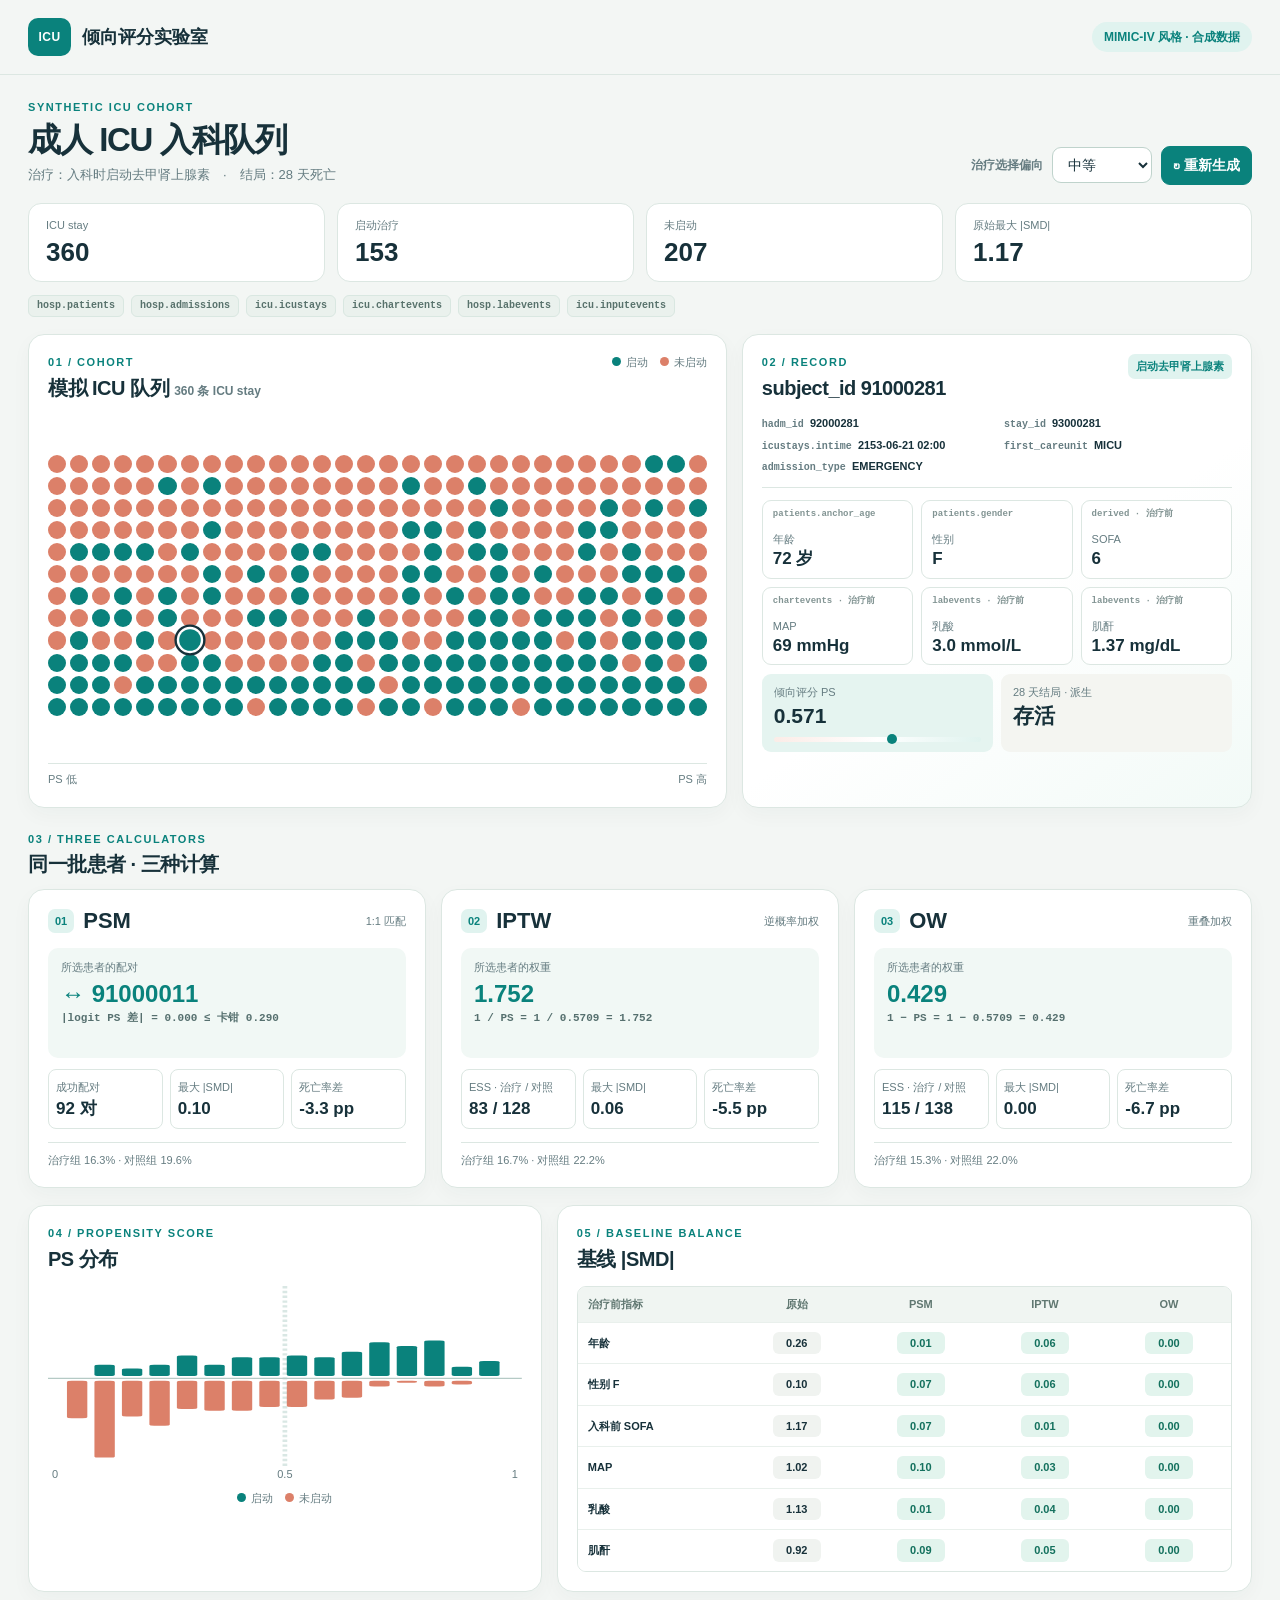
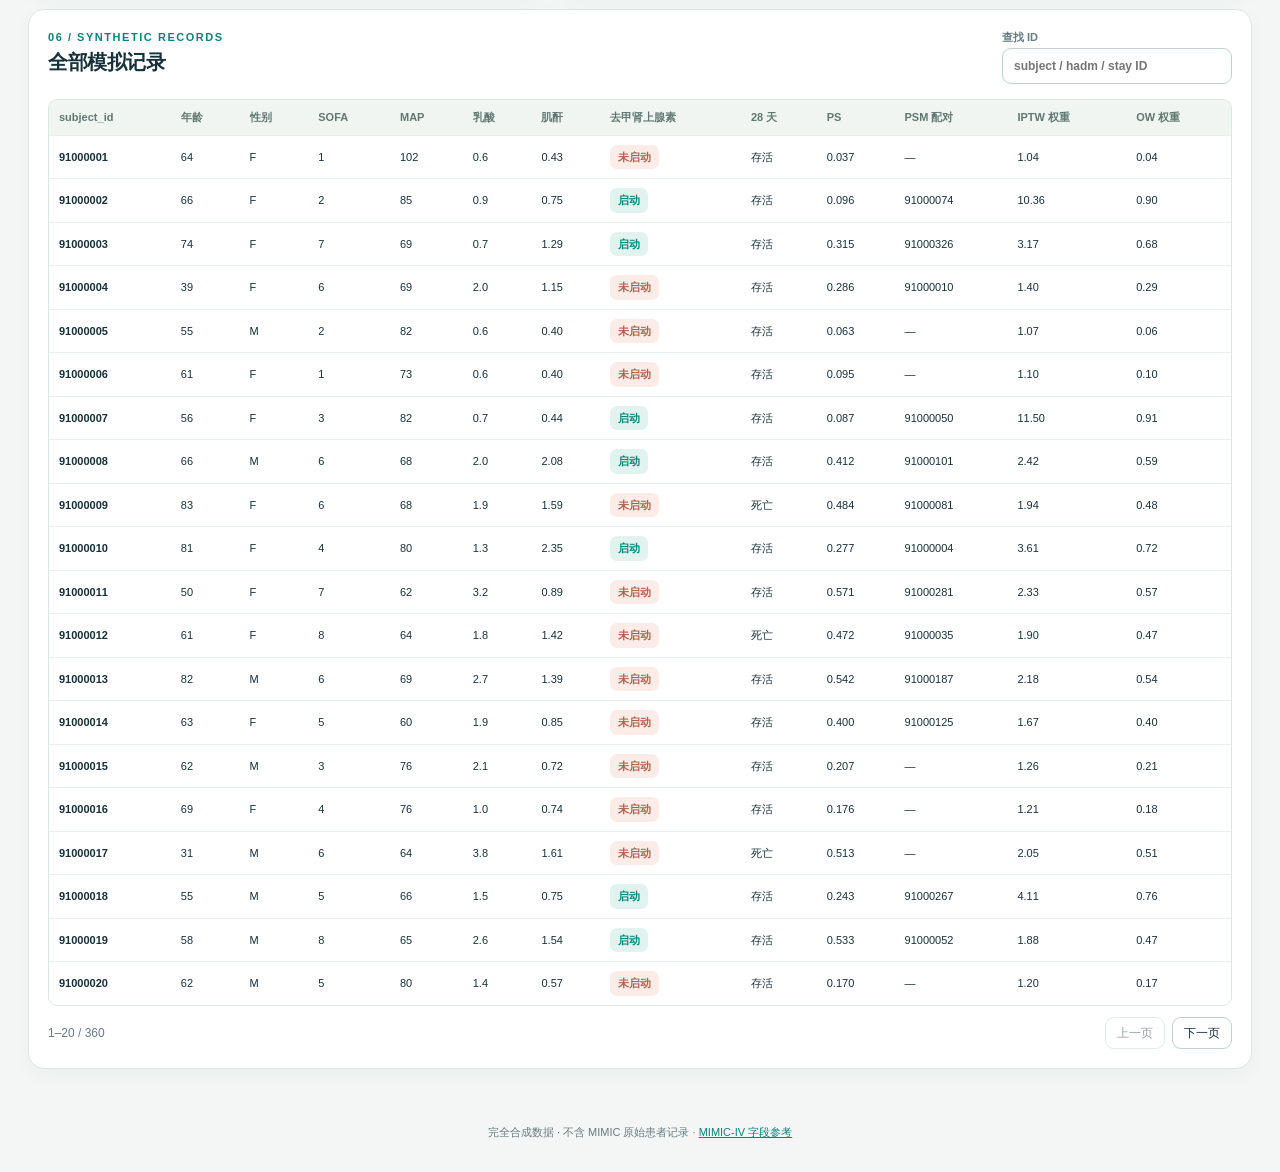
==== commit fc66609e: "Use MIMIC-style synthetic ICU cohort for three calculators" ====
--- a/index.html
+++ b/index.html
@@ -3,44 +3,53 @@
 <head>
   <meta charset="utf-8">
   <meta name="viewport" content="width=device-width, initial-scale=1">
-  <meta name="description" content="模拟患者队列中的倾向评分匹配与加权交互应用。">
-  <title>倾向评分模拟器 · PSM / IPTW / OW</title>
-  <link rel="stylesheet" href="styles.css?v=app2">
-  <script src="app.js?v=app2" defer></script>
+  <meta name="description" content="MIMIC-IV 表结构风格的 ICU 合成数据，交互计算 PSM、IPTW 和 OW。">
+  <title>ICU 倾向评分实验室 · 合成数据</title>
+  <link rel="stylesheet" href="styles.css?v=mimic3">
+  <script src="app.js?v=mimic3" defer></script>
 </head>
 <body>
   <a class="skip-link" href="#main">跳到应用</a>
   <header class="topbar">
-    <div class="brand"><span class="brand-mark">PS</span><span>倾向评分模拟器</span></div>
-    <span class="data-badge">● 模拟患者数据</span>
+    <div class="brand"><span class="brand-mark">ICU</span><span>倾向评分实验室</span></div>
+    <span class="data-badge">MIMIC-IV 风格 · 合成数据</span>
   </header>
   <main id="main">
-    <section class="workspace-head" aria-labelledby="page-title">
-      <div><p class="overline">PATIENT COHORT LAB</p><h1 id="page-title">模拟患者队列</h1></div>
-      <div class="controls"><label for="scenario">治疗选择偏向</label><select id="scenario"><option value="mild">较弱</option><option value="moderate" selected>中等</option><option value="strong">很强</option></select><button id="regenerate" type="button">↻ 重新生成患者</button></div>
+    <section class="workspace-head">
+      <div><p class="overline">SYNTHETIC ICU COHORT</p><h1>成人 ICU 入科队列</h1><p class="subtitle">治疗：入科时启动去甲肾上腺素　·　结局：28 天死亡</p></div>
+      <div class="controls"><label for="scenario">治疗选择偏向</label><select id="scenario"><option value="mild">较弱</option><option value="moderate" selected>中等</option><option value="strong">很强</option></select><button id="regenerate" type="button">↻ 重新生成</button></div>
     </section>
 
     <section class="metric-strip" aria-label="队列概况">
-      <div><span>模拟患者</span><strong id="total-count">—</strong></div>
-      <div><span>药物 A</span><strong id="treated-count">—</strong></div>
-      <div><span>常规治疗</span><strong id="control-count">—</strong></div>
-      <div><span>原始最大 |SMD|</span><strong id="baseline-smd">—</strong></div>
+      <div><span>ICU stay</span><strong id="total-count">—</strong></div>
+      <div><span>启动治疗</span><strong id="treated-count">—</strong></div>
+      <div><span>未启动</span><strong id="control-count">—</strong></div>
+      <div><span>原始最大 |SMD|</span><strong id="raw-smd">—</strong></div>
+    </section>
+    <div class="source-strip" aria-label="合成记录表"><span>hosp.patients</span><span>hosp.admissions</span><span>icu.icustays</span><span>icu.chartevents</span><span>hosp.labevents</span><span>icu.inputevents</span></div>
+
+    <section class="cohort-layout" aria-label="队列和患者记录">
+      <article class="panel cohort-panel"><div class="panel-heading"><div><p class="overline">01 / COHORT</p><h2>模拟 ICU 队列 <small id="cohort-count">—</small></h2></div><div class="legend"><span><i class="dot teal"></i>启动</span><span><i class="dot coral"></i>未启动</span></div></div><div id="cohort-grid" class="cohort-grid" role="group" aria-label="选择模拟患者"></div><div class="axis-hint"><span>PS 低</span><span>PS 高</span></div></article>
+      <article class="panel patient-panel"><div class="panel-heading"><div><p class="overline">02 / RECORD</p><h2>subject_id <span id="subject-id">—</span></h2></div><span id="patient-treatment" class="treatment-tag">—</span></div>
+        <div class="record-ids"><div><span>hadm_id</span><strong id="hadm-id">—</strong></div><div><span>stay_id</span><strong id="stay-id">—</strong></div><div><span>icustays.intime</span><strong id="admit-time">—</strong></div><div><span>first_careunit</span><strong id="careunit">—</strong></div><div><span>admission_type</span><strong id="admission-type">—</strong></div></div>
+        <div class="vitals-grid"><div><small>patients.anchor_age</small><span>年龄</span><strong id="p-age">—</strong></div><div><small>patients.gender</small><span>性别</span><strong id="p-gender">—</strong></div><div><small>derived · 治疗前</small><span>SOFA</span><strong id="p-sofa">—</strong></div><div><small>chartevents · 治疗前</small><span>MAP</span><strong id="p-map">—</strong></div><div><small>labevents · 治疗前</small><span>乳酸</span><strong id="p-lactate">—</strong></div><div><small>labevents · 治疗前</small><span>肌酐</span><strong id="p-creatinine">—</strong></div></div>
+        <div class="patient-bottom"><div><span>倾向评分 PS</span><strong id="p-ps">—</strong><div class="ps-track"><i id="ps-marker"></i></div></div><div><span>28 天结局 · 派生</span><strong id="p-death">—</strong></div></div>
+      </article>
     </section>
 
-    <section class="cohort-layout" aria-label="模拟患者">
-      <article class="panel cohort-panel"><div class="panel-heading"><div><p class="overline">01 / COHORT</p><h2>患者队列 <small id="cohort-count">240 人</small></h2></div><div class="legend"><span><i class="dot teal"></i>药物 A</span><span><i class="dot coral"></i>常规治疗</span><span id="legend-dim"><i class="dot faded"></i>未配对</span></div></div><div id="cohort-grid" class="cohort-grid" role="group" aria-label="点击患者查看个人数据"></div></article>
-      <article class="panel patient-card"><div class="panel-heading"><div><p class="overline">02 / PATIENT</p><h2>患者 <span id="selected-id">—</span></h2></div><span id="selected-group" class="treatment-tag">—</span></div><div class="patient-vitals"><div><span>年龄</span><strong id="selected-age">—</strong></div><div><span>严重度</span><strong id="selected-severity">—</strong></div><div><span>肾功能 eGFR</span><strong id="selected-egfr">—</strong></div><div><span>30 天改善</span><strong id="selected-outcome">—</strong></div></div><div class="patient-focus"><div><span>倾向评分 PS</span><strong id="selected-ps">—</strong></div><div><span id="selected-method-label">配对结果</span><strong id="selected-method-value">—</strong></div></div></article>
+    <section class="method-section" aria-labelledby="methods-title"><div class="section-heading"><p class="overline">03 / THREE CALCULATORS</p><h2 id="methods-title">同一批患者 · 三种计算</h2></div><div class="method-grid">
+      <article class="panel method-card"><div class="method-heading"><span class="method-num">01</span><h3>PSM</h3><small>1:1 匹配</small></div><div class="calculation"><span>所选患者的配对</span><strong id="psm-value">—</strong><code id="psm-calc">—</code></div><div class="method-metrics"><div><span>成功配对</span><strong id="psm-n">—</strong></div><div><span>最大 |SMD|</span><strong id="psm-smd">—</strong></div><div><span>死亡率差</span><strong id="psm-effect">—</strong></div></div><div class="method-risk" id="psm-risks">—</div></article>
+      <article class="panel method-card"><div class="method-heading"><span class="method-num">02</span><h3>IPTW</h3><small>逆概率加权</small></div><div class="calculation"><span>所选患者的权重</span><strong id="iptw-value">—</strong><code id="iptw-calc">—</code></div><div class="method-metrics"><div><span>ESS · 治疗 / 对照</span><strong id="iptw-n">—</strong></div><div><span>最大 |SMD|</span><strong id="iptw-smd">—</strong></div><div><span>死亡率差</span><strong id="iptw-effect">—</strong></div></div><div class="method-risk" id="iptw-risks">—</div></article>
+      <article class="panel method-card"><div class="method-heading"><span class="method-num">03</span><h3>OW</h3><small>重叠加权</small></div><div class="calculation"><span>所选患者的权重</span><strong id="ow-value">—</strong><code id="ow-calc">—</code></div><div class="method-metrics"><div><span>ESS · 治疗 / 对照</span><strong id="ow-n">—</strong></div><div><span>最大 |SMD|</span><strong id="ow-smd">—</strong></div><div><span>死亡率差</span><strong id="ow-effect">—</strong></div></div><div class="method-risk" id="ow-risks">—</div></article>
+    </div></section>
+
+    <section class="results-layout" aria-label="PS 分布和基线平衡">
+      <article class="panel distribution-panel"><div class="panel-heading"><div><p class="overline">04 / PROPENSITY SCORE</p><h2>PS 分布</h2></div></div><div id="ps-chart" class="ps-chart" role="img" aria-label="两组患者倾向评分分布"></div><div class="chart-axis"><span>0</span><span>0.5</span><span>1</span></div><div class="legend"><span><i class="dot teal"></i>启动</span><span><i class="dot coral"></i>未启动</span></div></article>
+      <article class="panel balance-panel"><div class="panel-heading"><div><p class="overline">05 / BASELINE BALANCE</p><h2>基线 |SMD|</h2></div></div><div class="table-wrap"><table class="balance-table"><thead><tr><th>治疗前指标</th><th>原始</th><th>PSM</th><th>IPTW</th><th>OW</th></tr></thead><tbody id="balance-rows"></tbody></table></div></article>
     </section>
 
-    <section class="analysis-layout" aria-label="方法和结果">
-      <article class="panel method-panel"><div class="panel-heading"><div><p class="overline">03 / METHOD</p><h2>分析方法</h2></div></div><div class="method-tabs" role="tablist" aria-label="倾向评分方法"><button class="method-tab active" id="tab-psm" role="tab" aria-selected="true" aria-controls="method-content" data-method="psm">PSM</button><button class="method-tab" id="tab-iptw" role="tab" aria-selected="false" aria-controls="method-content" data-method="iptw">IPTW</button><button class="method-tab" id="tab-ow" role="tab" aria-selected="false" aria-controls="method-content" data-method="ow">OW</button></div><div id="method-content" role="tabpanel" aria-labelledby="tab-psm"><div class="formula"><span>计算</span><code id="method-formula">—</code></div><div class="method-stats"><div><span id="stat-one-label">—</span><strong id="stat-one">—</strong></div><div><span id="stat-two-label">—</span><strong id="stat-two">—</strong></div></div></div></article>
-      <article class="panel distribution-panel"><div class="panel-heading"><div><p class="overline">04 / DISTRIBUTION</p><h2>倾向评分分布</h2></div></div><div id="ps-chart" class="ps-chart" role="img" aria-label="两组患者倾向评分分布"></div><div class="chart-axis"><span>0</span><span>0.5</span><span>1</span></div><div class="legend"><span><i class="dot teal"></i>药物 A</span><span><i class="dot coral"></i>常规治疗</span></div></article>
-      <article class="panel balance-panel"><div class="panel-heading"><div><p class="overline">05 / BALANCE</p><h2>基线平衡 <small>|SMD|</small></h2></div><div class="legend"><span><i class="legend-line before"></i>调整前</span><span><i class="legend-line after"></i><span id="legend-after">PSM 后</span></span></div></div><div id="balance-bars"></div><div id="balance-comment" class="balance-status">—</div></article>
-      <article class="panel effect-panel"><div class="panel-heading"><div><p class="overline">06 / OUTCOME</p><h2>30 天改善分数</h2></div></div><div class="effect-compare"><div><span>直接比较</span><strong id="naive-effect">—</strong></div><div><span id="adjusted-label">PSM 后</span><strong id="adjusted-effect">—</strong></div></div><div class="truth-note">模拟设定的治疗作用 <strong>+8 分</strong></div></article>
-    </section>
-
-    <section class="panel table-panel" aria-labelledby="table-title"><div class="panel-heading"><div><p class="overline">07 / PATIENT DATA</p><h2 id="table-title">全部模拟患者</h2></div><label class="table-search"><span>查找患者</span><input id="patient-search" type="search" placeholder="输入编号，如 P023"></label></div><div class="table-wrap"><table><thead><tr><th>患者</th><th>治疗</th><th>年龄</th><th>严重度</th><th>eGFR</th><th>PS</th><th>30 天改善</th><th id="method-column">配对结果</th></tr></thead><tbody id="patient-rows"></tbody></table></div><div class="pagination"><span id="page-status">—</span><div><button id="page-prev" type="button">上一页</button><button id="page-next" type="button">下一页</button></div></div></section>
+    <section class="panel table-panel" aria-labelledby="table-title"><div class="panel-heading"><div><p class="overline">06 / SYNTHETIC RECORDS</p><h2 id="table-title">全部模拟记录</h2></div><label class="table-search"><span>查找 ID</span><input id="patient-search" type="search" placeholder="subject / hadm / stay ID"></label></div><div class="table-wrap"><table class="patient-table"><thead><tr><th>subject_id</th><th>年龄</th><th>性别</th><th>SOFA</th><th>MAP</th><th>乳酸</th><th>肌酐</th><th>去甲肾上腺素</th><th>28 天</th><th>PS</th><th>PSM 配对</th><th>IPTW 权重</th><th>OW 权重</th></tr></thead><tbody id="patient-rows"></tbody></table></div><div class="pagination"><span id="page-status">—</span><div><button id="page-prev" type="button">上一页</button><button id="page-next" type="button">下一页</button></div></div></section>
   </main>
-  <footer>模拟数据 · 仅供课堂演示</footer>
+  <footer>完全合成数据 · 不含 MIMIC 原始患者记录 · <a href="https://mimic.mit.edu/docs/iv/" target="_blank" rel="noopener">MIMIC-IV 字段参考</a></footer>
 </body>
 </html>
--- a/styles.css
+++ b/styles.css
@@ -1,100 +1,112 @@
-:root{--ink:#173038;--muted:#61777c;--teal:#0b827d;--teal-light:#e1f3ef;--coral:#df7862;--coral-light:#fbece6;--paper:#f3f6f4;--line:#dae5e0;--white:#fff}
+:root{--ink:#17313a;--muted:#657c81;--teal:#0a827c;--teal-light:#e0f3ef;--coral:#dc8069;--coral-light:#fbece7;--paper:#f3f6f4;--line:#dce7e2;--white:#fff}
 *{box-sizing:border-box}
 html{scroll-behavior:smooth}
-body{margin:0;background:var(--paper);color:var(--ink);font:15px/1.5 -apple-system,BlinkMacSystemFont,"Segoe UI","PingFang SC","Microsoft YaHei",sans-serif}
+body{margin:0;background:var(--paper);color:var(--ink);font:14px/1.5 -apple-system,BlinkMacSystemFont,"Segoe UI","PingFang SC","Microsoft YaHei",sans-serif}
 button,input,select{font:inherit}
 button{cursor:pointer}
+a{color:var(--teal)}
 .skip-link{position:absolute;left:-999px;top:0;background:var(--ink);color:#fff;padding:8px}
 .skip-link:focus{left:0;z-index:20}
-.topbar,main,footer{max-width:1380px;margin:auto}
-.topbar{display:flex;align-items:center;justify-content:space-between;padding:20px 30px;border-bottom:1px solid var(--line)}
+.topbar,main,footer{max-width:1440px;margin:auto}
+.topbar{display:flex;align-items:center;justify-content:space-between;padding:18px 28px;border-bottom:1px solid var(--line)}
 .brand{display:flex;align-items:center;gap:11px;font-size:18px;font-weight:800}
-.brand-mark{width:36px;height:36px;display:grid;place-items:center;border-radius:10px;background:var(--teal);color:#fff;font-size:14px}
-.data-badge{color:var(--teal);background:var(--teal-light);border-radius:999px;padding:6px 12px;font-size:12px;font-weight:700}
-main{padding:24px 30px 60px}
-.workspace-head{display:flex;align-items:end;justify-content:space-between;gap:25px;margin-bottom:22px}
+.brand-mark{display:grid;place-items:center;width:43px;height:38px;background:var(--teal);color:#fff;border-radius:10px;font-size:12px;letter-spacing:.04em}
+.data-badge{border-radius:999px;background:var(--teal-light);color:var(--teal);padding:6px 12px;font-size:12px;font-weight:700}
+main{padding:24px 28px 55px}
 .overline{margin:0;color:var(--teal);font-size:11px;font-weight:800;letter-spacing:.14em}
-h1,h2,p{margin-top:0}
-h1{font-size:34px;letter-spacing:-.04em;line-height:1.18;margin:5px 0 0}
-h2{font-size:20px;letter-spacing:-.02em;line-height:1.25;margin:4px 0 0}
-h2 small{font-size:12px;font-weight:600;color:var(--muted);letter-spacing:0}
+h1,h2,h3,p{margin-top:0}
+h1{font-size:33px;line-height:1.17;letter-spacing:-.04em;margin:5px 0}
+h2{font-size:20px;letter-spacing:-.025em;line-height:1.22;margin:5px 0 0}
+h2 small{font-size:12px;color:var(--muted);font-weight:600;letter-spacing:0}
+h3{font-size:22px;line-height:1;margin:0}
+.subtitle{color:var(--muted);font-size:13px;margin:6px 0 0}
+.workspace-head{display:flex;align-items:end;justify-content:space-between;gap:20px;margin-bottom:18px}
 .controls{display:flex;align-items:center;gap:9px;flex-wrap:wrap}
-.controls label{color:var(--muted);font-size:12px;font-weight:700}
-select,.controls button,.table-search input,.pagination button{border:1px solid #bdd1ca;border-radius:9px;background:#fff;color:var(--ink);padding:9px 12px}
-select{min-width:100px}
-.controls button{background:var(--teal);border-color:var(--teal);color:#fff;font-weight:700}
-.controls button:hover{background:#096d69}
-.metric-strip{display:grid;grid-template-columns:repeat(4,minmax(0,1fr));gap:13px;margin-bottom:17px}
-.metric-strip>div{background:#fff;border:1px solid var(--line);border-radius:15px;padding:14px 18px}
-.metric-strip span,.patient-vitals span,.patient-focus span,.method-stats span,.effect-compare span{display:block;font-size:12px;color:var(--muted)}
-.metric-strip strong{display:block;font-size:27px;line-height:1.2;margin-top:5px;font-variant-numeric:tabular-nums}
-.panel{background:#fff;border:1px solid var(--line);border-radius:17px;padding:20px;min-width:0;box-shadow:0 7px 22px rgba(31,65,55,.035)}
-.panel-heading{display:flex;justify-content:space-between;align-items:start;gap:15px;margin-bottom:17px}
-.cohort-layout{display:grid;grid-template-columns:minmax(0,1.55fr) minmax(320px,.85fr);gap:17px}
-.legend{display:flex;align-items:center;gap:12px;flex-wrap:wrap;color:var(--muted);font-size:11px}
+.controls label{font-size:12px;font-weight:700;color:var(--muted)}
+.controls select,.controls button,.table-search input,.pagination button{padding:8px 11px;border:1px solid #bfd3cc;border-radius:9px;background:#fff;color:var(--ink)}
+.controls select{min-width:100px}
+.controls button{background:var(--teal);border-color:var(--teal);color:#fff;font-weight:750}
+.controls button:hover{background:#086d68}
+.metric-strip{display:grid;grid-template-columns:repeat(4,minmax(0,1fr));gap:12px}
+.metric-strip>div{padding:13px 17px;border:1px solid var(--line);border-radius:13px;background:#fff}
+.metric-strip span{display:block;color:var(--muted);font-size:11px}
+.metric-strip strong{display:block;font-size:26px;line-height:1.2;margin-top:4px;font-variant-numeric:tabular-nums}
+.source-strip{display:flex;gap:7px;flex-wrap:wrap;margin:13px 0 17px}
+.source-strip span{padding:4px 8px;border:1px solid #d9e7e1;border-radius:6px;background:#eaf1ed;color:#58726c;font:600 10px/1.2 ui-monospace,SFMono-Regular,Menlo,monospace}
+.panel{background:#fff;border:1px solid var(--line);border-radius:16px;padding:19px;min-width:0;box-shadow:0 7px 20px rgba(24,62,54,.035)}
+.panel-heading{display:flex;align-items:start;justify-content:space-between;gap:15px;margin-bottom:15px}
+.legend{display:flex;align-items:center;gap:12px;color:var(--muted);font-size:11px;flex-wrap:wrap}
 .dot{display:inline-block;width:9px;height:9px;border-radius:50%;margin-right:5px;vertical-align:0}
-.dot.teal{background:var(--teal)}.dot.coral{background:var(--coral)}.dot.faded{background:#cbd5d1}
-.cohort-grid{display:grid;grid-template-columns:repeat(24,minmax(0,1fr));gap:5px;min-height:198px;align-content:center}
-.patient-dot{width:100%;aspect-ratio:1;border:0;border-radius:50%;background:var(--teal);padding:0;min-width:6px;min-height:6px;transition:transform .15s,box-shadow .15s,opacity .15s}
-.patient-dot.control{background:var(--coral)}.patient-dot.inactive{opacity:.22}
-.patient-dot:hover,.patient-dot.selected{transform:scale(1.25);box-shadow:0 0 0 3px #fff,0 0 0 5px var(--ink);position:relative;z-index:1}
+.dot.teal{background:var(--teal)}.dot.coral{background:var(--coral)}
+.cohort-layout{display:grid;grid-template-columns:minmax(0,1.37fr) minmax(440px,1fr);gap:15px}
+.cohort-panel{display:flex;flex-direction:column}
+.cohort-grid{display:grid;grid-template-columns:repeat(30,minmax(0,1fr));gap:4px;align-content:center;flex:1;min-height:340px}
+.patient-dot{width:100%;min-width:5px;min-height:5px;aspect-ratio:1;padding:0;border:0;border-radius:50%;background:var(--teal);transition:transform .12s,box-shadow .12s}
+.patient-dot.control{background:var(--coral)}
+.patient-dot:hover,.patient-dot.selected{transform:scale(1.2);box-shadow:0 0 0 2px #fff,0 0 0 4px var(--ink);position:relative;z-index:1}
 .patient-dot:focus-visible{outline:3px solid var(--ink);outline-offset:2px}
-.patient-card{background:linear-gradient(140deg,#fff 40%,#eff8f5)}
-.treatment-tag{display:inline-block;padding:4px 9px;border-radius:7px;font-size:11px;font-weight:700;white-space:nowrap}
-.treatment-tag.treated{background:var(--teal-light);color:var(--teal)}.treatment-tag.control{background:var(--coral-light);color:#ad5e4e}
-.patient-vitals{display:grid;grid-template-columns:repeat(2,1fr);gap:11px}
-.patient-vitals>div{border:1px solid var(--line);background:#fff;border-radius:10px;padding:10px 13px}
-.patient-vitals strong{display:block;font-size:19px;margin-top:2px;font-variant-numeric:tabular-nums}
-.patient-focus{display:grid;grid-template-columns:1fr 1fr;gap:11px;margin-top:11px}
-.patient-focus>div{background:#e3f4f0;border-radius:10px;padding:12px 13px}
-.patient-focus strong{display:block;color:#086f6b;font-size:20px;margin-top:2px;line-height:1.3;overflow-wrap:anywhere;font-variant-numeric:tabular-nums}
-.analysis-layout{display:grid;grid-template-columns:repeat(2,minmax(0,1fr));gap:17px;margin-top:17px}
-.method-tabs{display:grid;grid-template-columns:repeat(3,1fr);gap:8px;margin-bottom:16px}
-.method-tab{padding:9px 5px;border:1px solid var(--line);border-radius:9px;background:#f8faf9;font-size:14px;font-weight:800;color:var(--ink)}
-.method-tab.active{background:var(--teal);color:#fff;border-color:var(--teal)}
-.formula{background:#f1f7f5;border-radius:10px;padding:10px 13px;display:flex;align-items:center;gap:12px;min-height:53px}
-.formula span{font-size:12px;color:var(--muted)}
-.formula code{font:700 14px/1.4 -apple-system,BlinkMacSystemFont,"Segoe UI","PingFang SC",sans-serif;color:var(--teal)}
-.method-stats{display:grid;grid-template-columns:1fr 1fr;gap:10px;margin-top:12px}
-.method-stats>div{border:1px solid var(--line);border-radius:10px;padding:10px 13px}
-.method-stats strong{display:block;font-size:22px;margin-top:2px;font-variant-numeric:tabular-nums}
-.ps-chart{height:162px;margin-top:8px;background:linear-gradient(to right,transparent 49.9%,#e1eae5 50%,transparent 50.1%)}
-.ps-chart svg{display:block;width:100%;height:100%}
-.chart-axis{display:flex;justify-content:space-between;color:var(--muted);font-size:11px;margin:1px 3px 0}
+.axis-hint{display:flex;justify-content:space-between;color:var(--muted);font-size:11px;border-top:1px solid var(--line);padding-top:7px;margin-top:8px}
+.patient-panel{background:linear-gradient(145deg,#fff 55%,#f2faf7)}
+.treatment-tag{display:inline-block;background:var(--teal-light);color:var(--teal);border-radius:7px;padding:4px 8px;font-size:11px;font-weight:750;white-space:nowrap}
+.treatment-tag.control{background:var(--coral-light);color:#ad624e}
+.record-ids{display:grid;grid-template-columns:repeat(2,minmax(0,1fr));gap:5px 14px;padding-bottom:12px;margin-bottom:12px;border-bottom:1px solid var(--line)}
+.record-ids>div{display:flex;gap:6px;align-items:baseline;min-width:0}
+.record-ids span{color:var(--muted);font:600 10px/1.3 ui-monospace,SFMono-Regular,Menlo,monospace;white-space:nowrap}
+.record-ids strong{font-size:11px;font-weight:750;overflow-wrap:anywhere}
+.vitals-grid{display:grid;grid-template-columns:repeat(3,minmax(0,1fr));gap:8px}
+.vitals-grid>div{background:#fff;border:1px solid var(--line);border-radius:9px;padding:8px 10px}
+.vitals-grid small{display:block;color:#829493;font:600 9px/1.2 ui-monospace,SFMono-Regular,Menlo,monospace;min-height:22px}
+.vitals-grid span,.patient-bottom span{display:block;color:var(--muted);font-size:11px}
+.vitals-grid strong{display:block;font-size:17px;line-height:1.2;margin-top:2px;font-variant-numeric:tabular-nums}
+.patient-bottom{display:grid;grid-template-columns:1fr 1fr;gap:8px;margin-top:9px}
+.patient-bottom>div{background:#e5f4f0;border-radius:9px;padding:10px 12px}
+.patient-bottom>div+div{background:#f4f5f1}
+.patient-bottom strong{display:block;font-size:21px;margin-top:2px;line-height:1.2;font-variant-numeric:tabular-nums}
+.ps-track{height:5px;border-radius:8px;background:linear-gradient(90deg,var(--coral-light),#fff,var(--teal-light));margin-top:9px;position:relative}
+.ps-track i{position:absolute;top:-3px;width:10px;height:10px;border-radius:50%;background:var(--teal);transform:translateX(-50%)}
+.method-section{margin-top:23px}
+.section-heading{margin-bottom:12px}
+.method-grid{display:grid;grid-template-columns:repeat(3,minmax(0,1fr));gap:15px}
+.method-card{padding:19px}
+.method-heading{display:flex;align-items:center;gap:9px}
+.method-num{background:var(--teal-light);color:var(--teal);border-radius:7px;padding:4px 7px;font-size:11px;font-weight:800}
+.method-heading small{margin-left:auto;color:var(--muted);font-size:11px}
+.calculation{min-height:110px;background:#f1f8f5;border-radius:10px;padding:11px 13px;margin:15px 0 11px}
+.calculation span,.method-metrics span{display:block;color:var(--muted);font-size:11px}
+.calculation strong{display:block;font-size:24px;line-height:1.15;margin:4px 0;color:var(--teal);font-variant-numeric:tabular-nums}
+.calculation code{display:block;color:#56706f;font:600 11px/1.45 ui-monospace,SFMono-Regular,Menlo,monospace;overflow-wrap:anywhere}
+.method-metrics{display:grid;grid-template-columns:1fr 1fr 1fr;gap:7px}
+.method-metrics>div{border:1px solid var(--line);border-radius:8px;padding:9px 7px}
+.method-metrics strong{display:block;font-size:17px;line-height:1.2;margin-top:3px;font-variant-numeric:tabular-nums}
+.method-risk{border-top:1px solid var(--line);margin-top:13px;padding-top:9px;font-size:11px;color:var(--muted)}
+.results-layout{display:grid;grid-template-columns:minmax(0,.85fr) minmax(0,1.15fr);gap:15px;margin-top:17px}
+.ps-chart{height:180px;margin-top:10px}
+.ps-chart svg{width:100%;height:100%;display:block}
+.chart-axis{display:flex;justify-content:space-between;color:var(--muted);font-size:11px;margin:0 4px}
 .distribution-panel .legend{justify-content:center;margin-top:7px}
-.legend-line{display:inline-block;width:18px;height:6px;border-radius:6px;margin-right:4px;vertical-align:2px}
-.legend-line.before{background:#c5d2cd}.legend-line.after{background:var(--teal)}
-.balance-panel .legend{justify-content:end}
-.balance-row{display:grid;grid-template-columns:90px 1fr 40px;gap:10px;align-items:center;margin:16px 0}
-.balance-row label{font-size:12px}
-.bar-track{height:28px;background:#f1f6f3;position:relative;border-radius:5px;overflow:hidden}
-.bar-track:before{content:"";position:absolute;left:var(--threshold-pos);height:100%;border-left:1px dashed #b1c2bc;z-index:1}
-.bar{height:8px;position:absolute;left:0;border-radius:5px}
-.bar.before{top:4px;background:#c5d2cd}.bar.after{bottom:4px;background:var(--teal)}
-.balance-row output{font-size:12px;font-weight:800;text-align:right;color:var(--teal);font-variant-numeric:tabular-nums}
-.balance-status{background:#e5f5ef;color:#167267;border-radius:9px;padding:9px 12px;font-size:12px;font-weight:750;margin-top:15px}
-.balance-status.warn{background:#fff1e9;color:#a55b3c}
-.effect-compare{display:grid;grid-template-columns:1fr 1fr;gap:10px;margin:20px 0}
-.effect-compare>div{background:#f3f6f4;border-radius:10px;padding:15px}
-.effect-compare>div+div{background:var(--teal-light)}
-.effect-compare strong{display:block;font-size:28px;margin-top:5px;line-height:1.25;font-variant-numeric:tabular-nums}
-.truth-note{background:#fff4ee;border-left:3px solid var(--coral);padding:11px 13px;font-size:13px}
+.table-wrap{overflow:auto;border:1px solid var(--line);border-radius:9px}
+table{width:100%;border-collapse:collapse}
+th,td{text-align:left;padding:9px 10px;border-bottom:1px solid #e9f0ec;font-size:11px;white-space:nowrap}
+thead th{background:#f0f5f2;color:#607771;font-weight:800}
+tbody tr:last-child td,tbody tr:last-child th{border-bottom:0}
+.balance-table th,.balance-table td{text-align:center}
+.balance-table th:first-child{text-align:left}
+.balance-table tbody th{font-weight:650;background:#fff}
+.smd-pill{display:inline-block;min-width:48px;border-radius:6px;padding:3px 6px;background:#f0f3f0;font-variant-numeric:tabular-nums;font-weight:700}
+.smd-pill.good{background:#e2f4ed;color:#14715e}
+.smd-pill.warn{background:#fff0e7;color:#a65d3c}
 .table-panel{margin-top:17px}
-.table-search{display:block;font-size:11px;color:var(--muted);font-weight:700}
-.table-search input{display:block;width:220px;margin-top:3px;font-size:13px}
-.table-wrap{border:1px solid var(--line);border-radius:10px;overflow:auto}
-table{width:100%;border-collapse:collapse;min-width:760px}
-th,td{text-align:left;padding:9px 12px;border-bottom:1px solid #eaf0ec;font-size:12px}
-th{background:#eff5f1;color:#61777c;font-weight:800;white-space:nowrap}
-tbody tr{cursor:pointer}
-tbody tr:hover,tbody tr.selected{background:#edf8f4}
-tbody tr:last-child td{border-bottom:0}
-td strong{font-variant-numeric:tabular-nums}
-.pagination{display:flex;justify-content:space-between;align-items:center;gap:12px;margin-top:13px;color:var(--muted);font-size:12px}
+.table-search{display:block;color:var(--muted);font-size:11px;font-weight:700}
+.table-search input{display:block;width:230px;margin-top:3px;font-size:12px}
+.patient-table{min-width:1060px}
+.patient-table tbody tr{cursor:pointer}
+.patient-table tbody tr:hover,.patient-table tbody tr.selected{background:#eef8f4}
+.patient-table td strong{font-variant-numeric:tabular-nums}
+.pagination{display:flex;align-items:center;justify-content:space-between;gap:10px;margin-top:11px;color:var(--muted);font-size:12px}
 .pagination>div{display:flex;gap:7px}
-.pagination button{padding:6px 12px;font-size:12px}
+.pagination button{font-size:12px;padding:6px 11px}
 .pagination button:disabled{opacity:.45;cursor:default}
-footer{padding:0 30px 35px;text-align:center;color:var(--muted);font-size:11px}
-@media(max-width:950px){.cohort-layout{grid-template-columns:1fr}.cohort-grid{grid-template-columns:repeat(24,minmax(0,1fr))}.patient-card{max-width:none}}
-@media(max-width:700px){main{padding:20px 15px 40px}.topbar{padding:14px 15px}.workspace-head{display:block}.controls{margin-top:16px}.metric-strip,.analysis-layout{grid-template-columns:repeat(2,minmax(0,1fr))}.cohort-grid{grid-template-columns:repeat(20,minmax(0,1fr))}.panel{padding:16px}.panel-heading{display:block}.panel-heading .legend{margin-top:10px}.balance-panel .legend{justify-content:start}.table-search{margin-top:12px}}
-@media(max-width:530px){h1{font-size:29px}.metric-strip,.analysis-layout{grid-template-columns:1fr 1fr}.metric-strip>div{padding:12px}.metric-strip strong{font-size:23px}.analysis-layout{display:block}.analysis-layout .panel+.panel{margin-top:14px}.cohort-grid{grid-template-columns:repeat(16,minmax(0,1fr));gap:5px}.patient-vitals,.patient-focus{grid-template-columns:repeat(2,1fr)}.brand{font-size:15px}.data-badge{font-size:10px}.controls label{width:100%}.controls button{flex:1}.table-search input{width:100%}}
+footer{padding:0 28px 32px;text-align:center;color:var(--muted);font-size:11px}
+@media(max-width:1110px){.cohort-layout{grid-template-columns:1fr}.cohort-grid{grid-template-columns:repeat(30,minmax(0,1fr));min-height:0}.patient-panel{max-width:none}.method-grid{gap:10px}}
+@media(max-width:760px){main{padding:19px 15px 42px}.topbar{padding:14px 15px}.workspace-head{display:block}.controls{margin-top:15px}.metric-strip{grid-template-columns:repeat(2,1fr)}.cohort-grid{grid-template-columns:repeat(24,minmax(0,1fr))}.method-grid,.results-layout{grid-template-columns:1fr}.record-ids{grid-template-columns:repeat(2,1fr)}.panel{padding:16px}.method-metrics strong{font-size:18px}}
+@media(max-width:520px){h1{font-size:29px}.brand{font-size:15px}.brand-mark{width:35px}.data-badge{font-size:10px;padding:5px 7px}.controls label{width:100%}.controls button{flex:1}.cohort-grid{grid-template-columns:repeat(20,minmax(0,1fr));gap:3px}.panel-heading{display:block}.panel-heading .legend,.panel-heading .treatment-tag{margin-top:8px}.record-ids{grid-template-columns:1fr 1fr}.vitals-grid{grid-template-columns:repeat(2,1fr)}.vitals-grid small{min-height:0}.table-search{margin-top:12px}.table-search input{width:100%}.subtitle{line-height:1.6}}
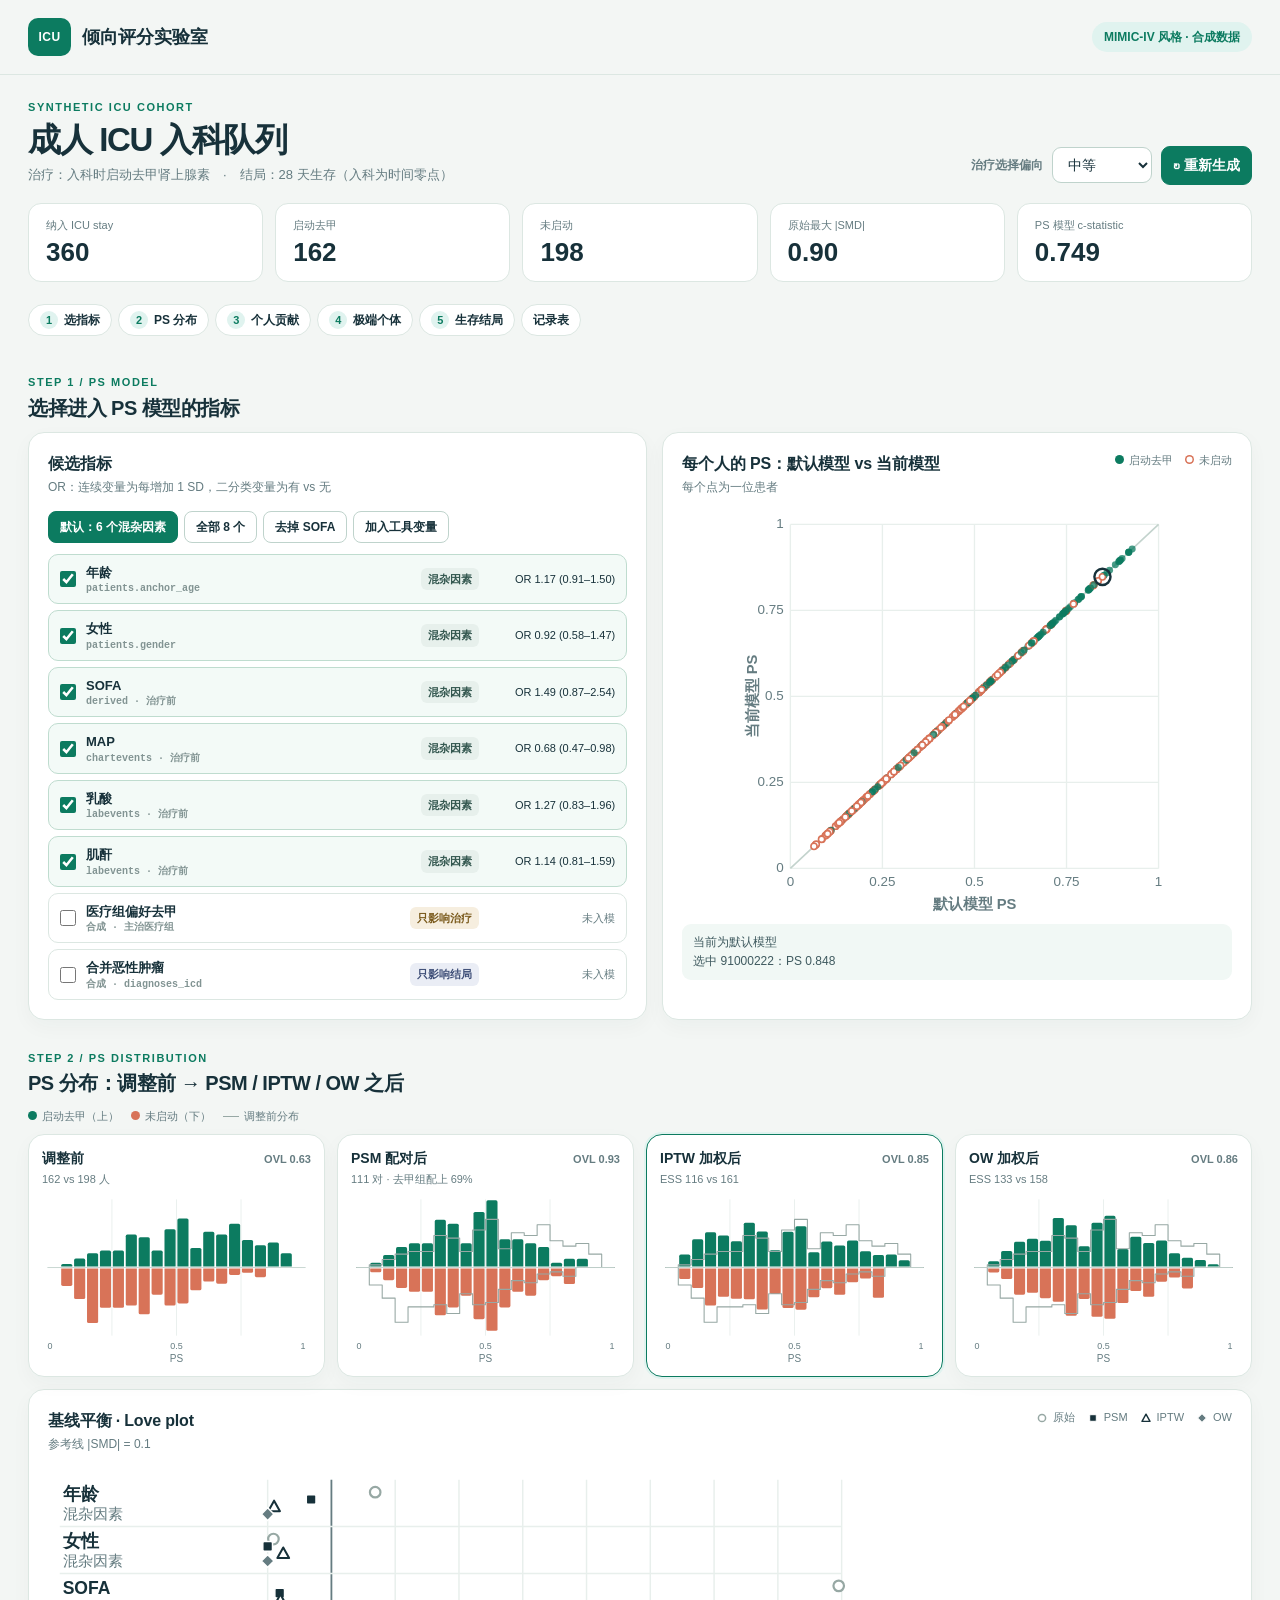
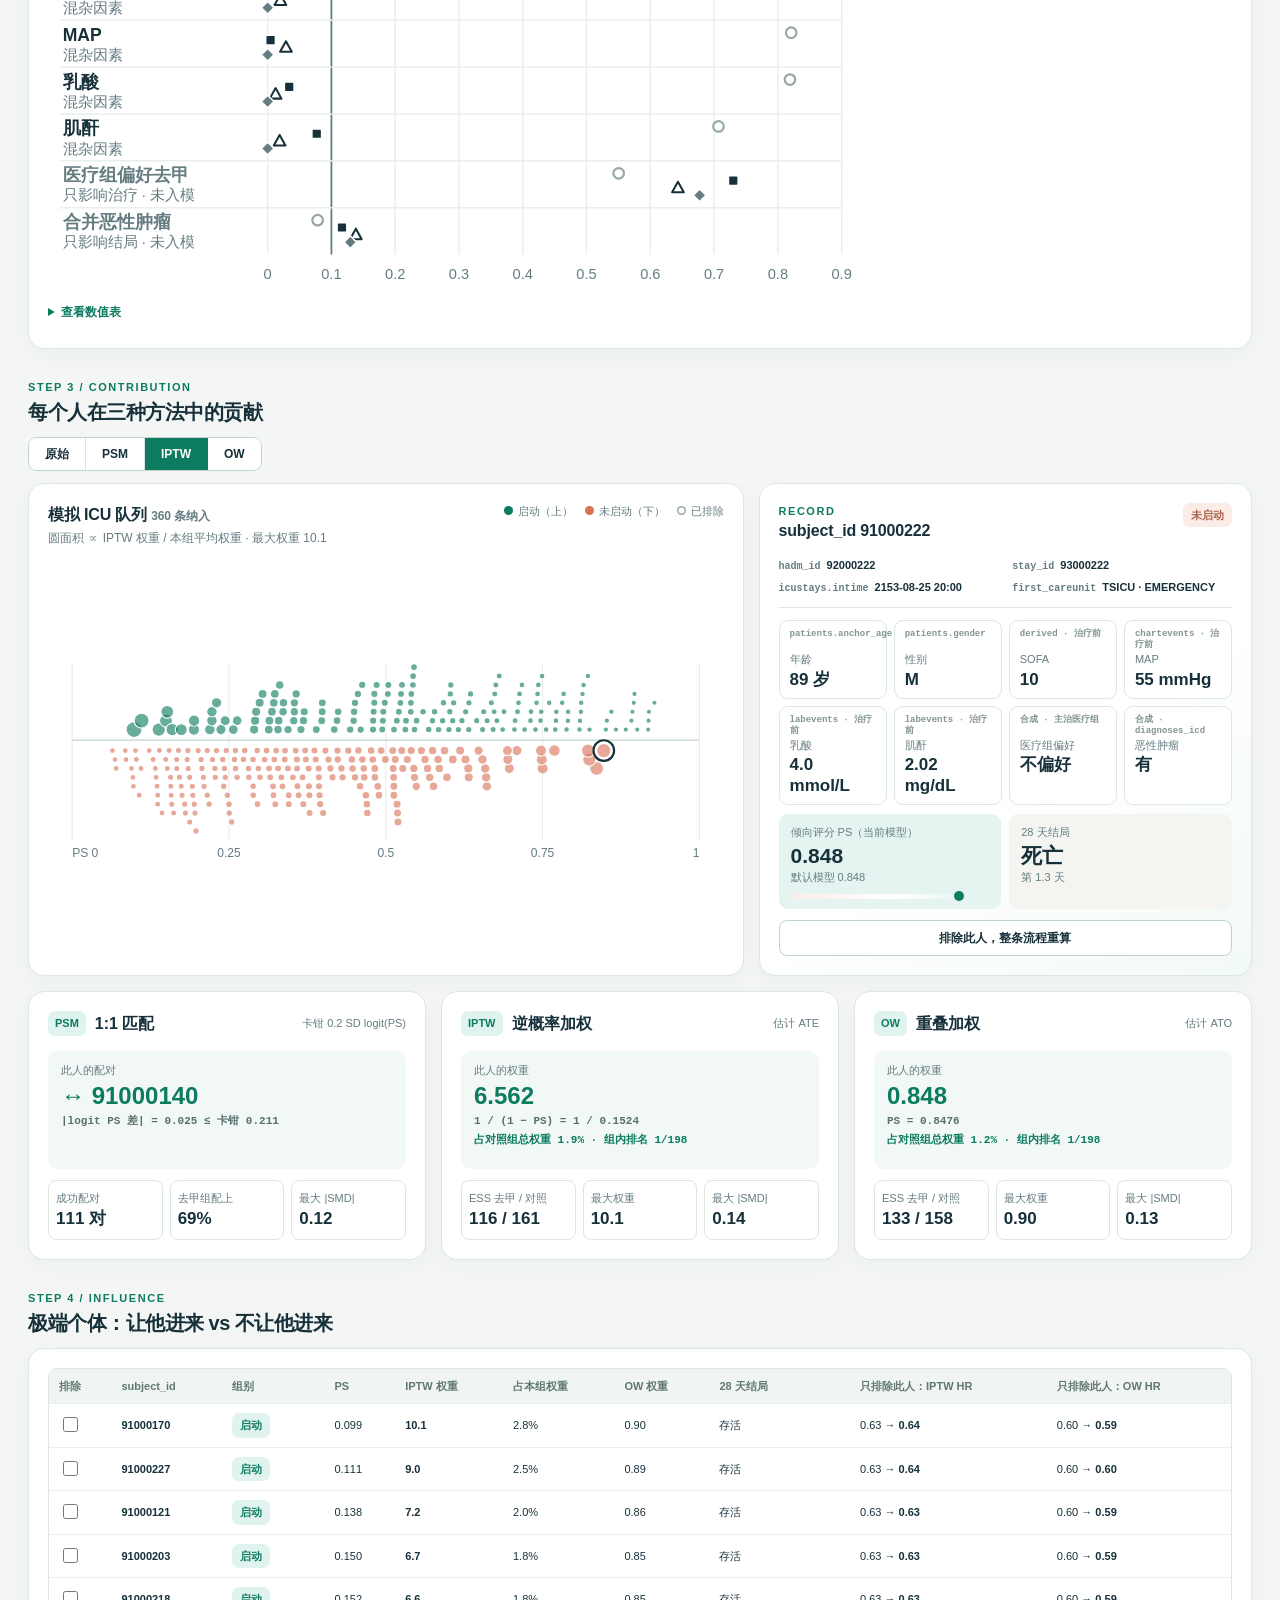
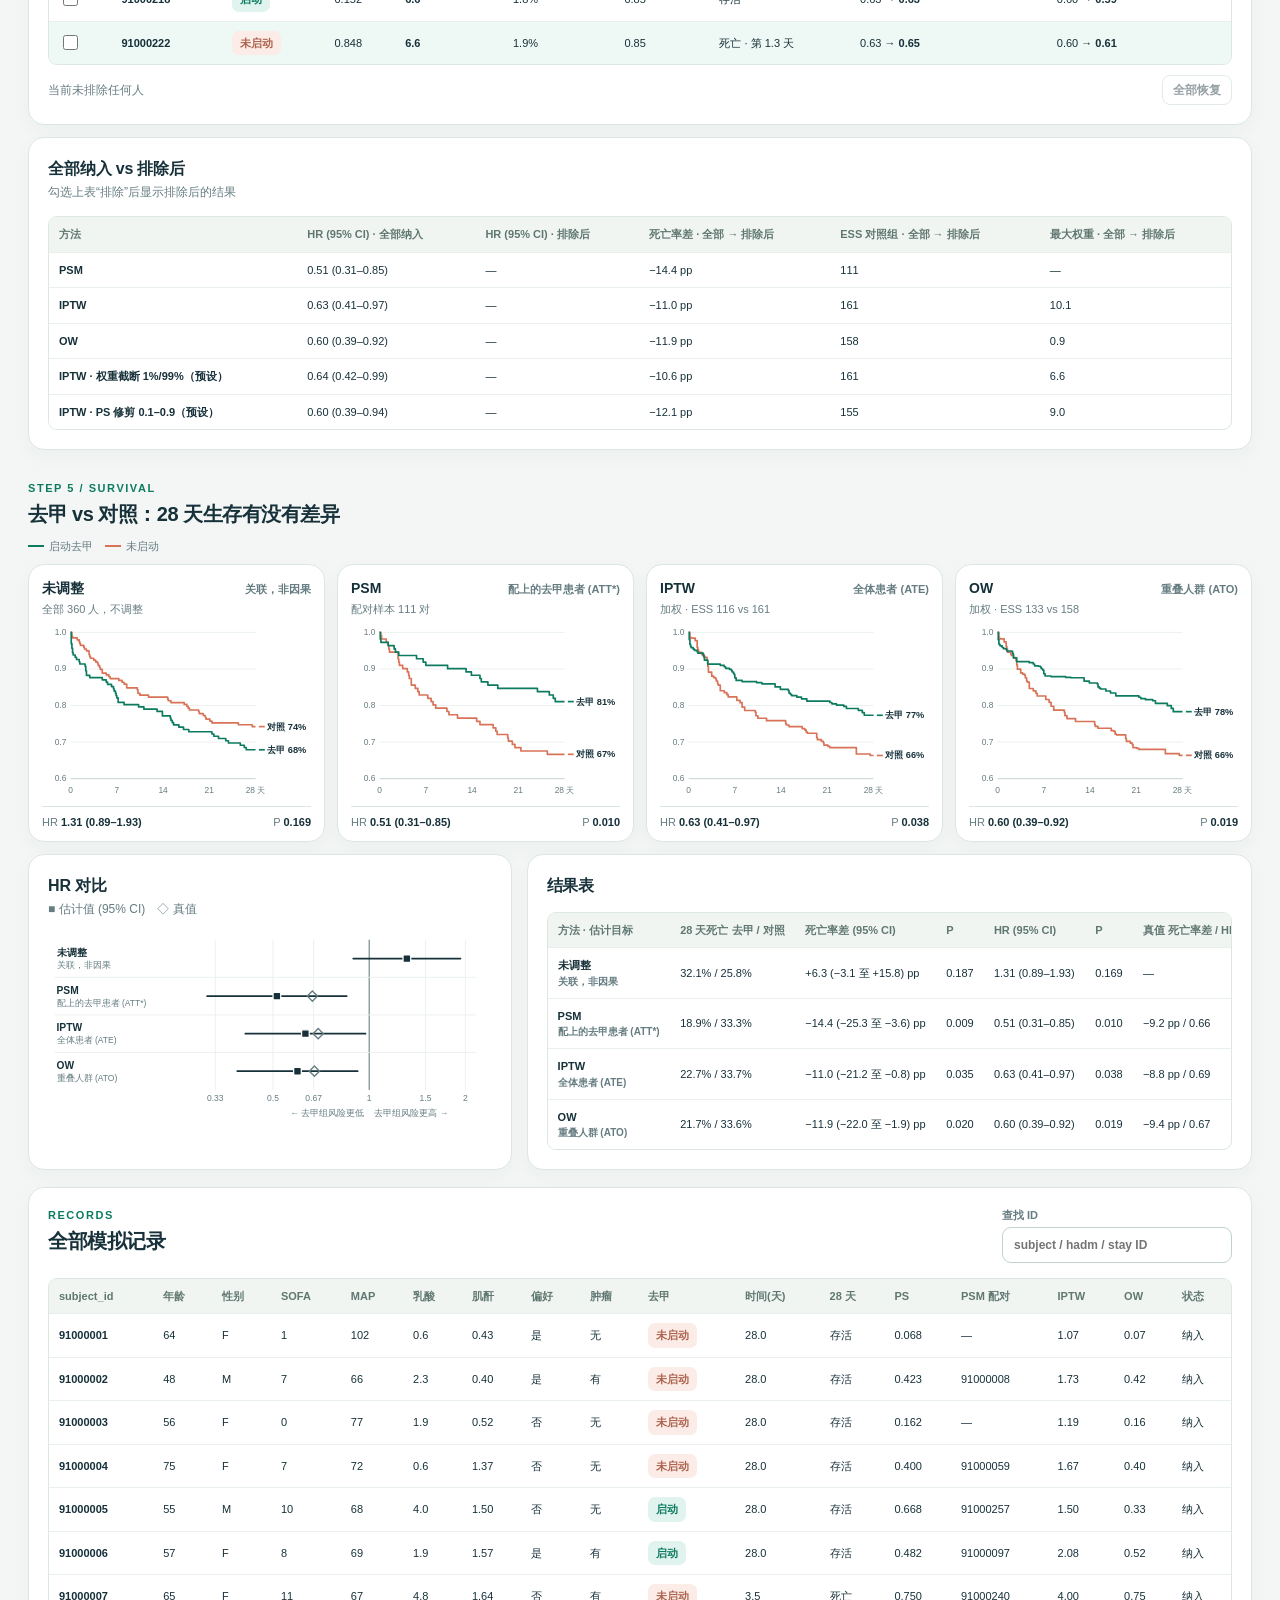
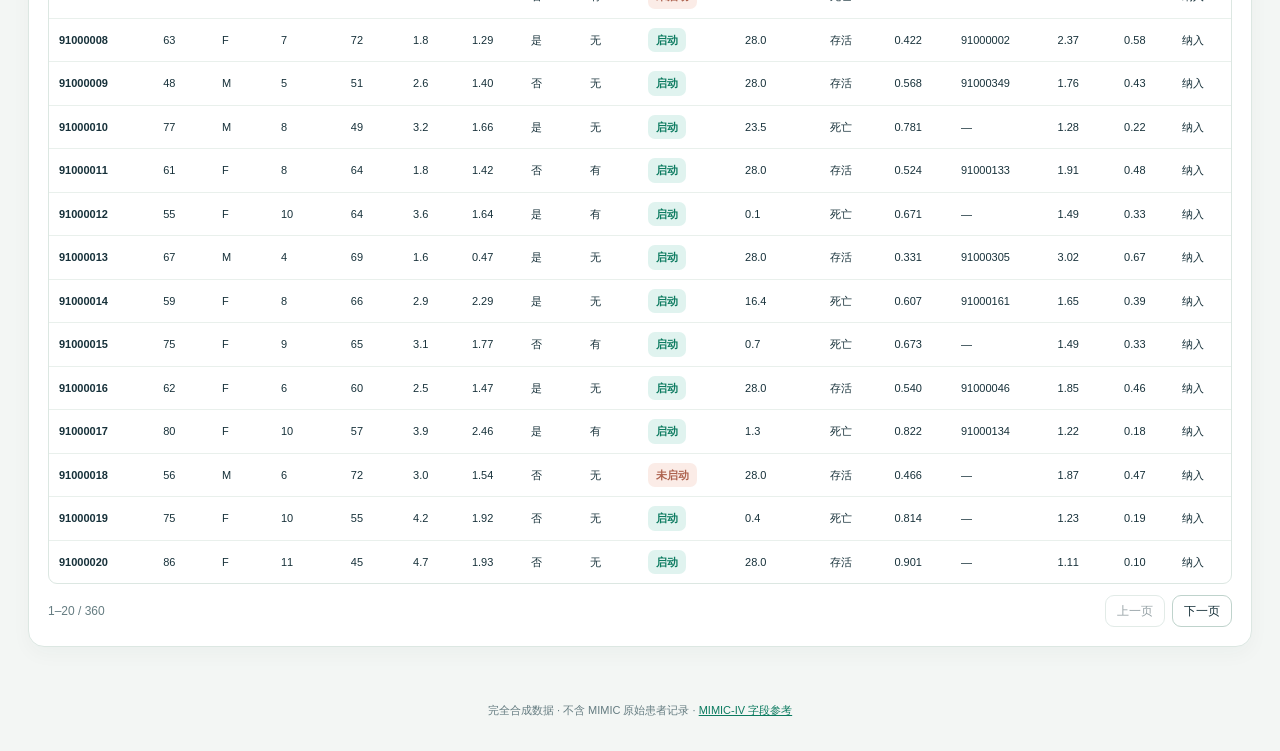
==== commit 06ff39b8: "Add stepwise PS workflow: covariate selection, before/after PS distributions, per-patient weights, i" ====
--- a/index.html
+++ b/index.html
@@ -3,10 +3,13 @@
 <head>
   <meta charset="utf-8">
   <meta name="viewport" content="width=device-width, initial-scale=1">
-  <meta name="description" content="MIMIC-IV 表结构风格的 ICU 合成数据，交互计算 PSM、IPTW 和 OW。">
+  <meta name="description" content="MIMIC-IV 表结构风格的 ICU 合成数据：选择 PS 模型变量，比较 PSM、IPTW、OW 前后的 PS 分布、个体权重、极端个体影响与 28 天生存。">
   <title>ICU 倾向评分实验室 · 合成数据</title>
-  <link rel="stylesheet" href="styles.css?v=mimic3">
-  <script src="app.js?v=mimic3" defer></script>
+  <link rel="stylesheet" href="styles.css?v=lab4">
+  <script src="stats.js?v=lab4" defer></script>
+  <script src="sim.js?v=lab4" defer></script>
+  <script src="charts.js?v=lab4" defer></script>
+  <script src="app.js?v=lab4" defer></script>
 </head>
 <body>
   <a class="skip-link" href="#main">跳到应用</a>
@@ -16,40 +19,109 @@
   </header>
   <main id="main">
     <section class="workspace-head">
-      <div><p class="overline">SYNTHETIC ICU COHORT</p><h1>成人 ICU 入科队列</h1><p class="subtitle">治疗：入科时启动去甲肾上腺素　·　结局：28 天死亡</p></div>
+      <div><p class="overline">SYNTHETIC ICU COHORT</p><h1>成人 ICU 入科队列</h1><p class="subtitle">治疗：入科时启动去甲肾上腺素　·　结局：28 天生存（入科为时间零点）</p></div>
       <div class="controls"><label for="scenario">治疗选择偏向</label><select id="scenario"><option value="mild">较弱</option><option value="moderate" selected>中等</option><option value="strong">很强</option></select><button id="regenerate" type="button">↻ 重新生成</button></div>
     </section>
 
     <section class="metric-strip" aria-label="队列概况">
-      <div><span>ICU stay</span><strong id="total-count">—</strong></div>
-      <div><span>启动治疗</span><strong id="treated-count">—</strong></div>
+      <div><span>纳入 ICU stay</span><strong id="total-count">—</strong><small id="excluded-note"></small></div>
+      <div><span>启动去甲</span><strong id="treated-count">—</strong></div>
       <div><span>未启动</span><strong id="control-count">—</strong></div>
       <div><span>原始最大 |SMD|</span><strong id="raw-smd">—</strong></div>
+      <div><span>PS 模型 c-statistic</span><strong id="cstat">—</strong></div>
     </section>
-    <div class="source-strip" aria-label="合成记录表"><span>hosp.patients</span><span>hosp.admissions</span><span>icu.icustays</span><span>icu.chartevents</span><span>hosp.labevents</span><span>icu.inputevents</span></div>
+    <nav class="step-nav" aria-label="分析步骤">
+      <a href="#step1"><b>1</b>选指标</a><a href="#step2"><b>2</b>PS 分布</a><a href="#step3"><b>3</b>个人贡献</a><a href="#step4"><b>4</b>极端个体</a><a href="#step5"><b>5</b>生存结局</a><a href="#records">记录表</a>
+    </nav>
 
-    <section class="cohort-layout" aria-label="队列和患者记录">
-      <article class="panel cohort-panel"><div class="panel-heading"><div><p class="overline">01 / COHORT</p><h2>模拟 ICU 队列 <small id="cohort-count">—</small></h2></div><div class="legend"><span><i class="dot teal"></i>启动</span><span><i class="dot coral"></i>未启动</span></div></div><div id="cohort-grid" class="cohort-grid" role="group" aria-label="选择模拟患者"></div><div class="axis-hint"><span>PS 低</span><span>PS 高</span></div></article>
-      <article class="panel patient-panel"><div class="panel-heading"><div><p class="overline">02 / RECORD</p><h2>subject_id <span id="subject-id">—</span></h2></div><span id="patient-treatment" class="treatment-tag">—</span></div>
-        <div class="record-ids"><div><span>hadm_id</span><strong id="hadm-id">—</strong></div><div><span>stay_id</span><strong id="stay-id">—</strong></div><div><span>icustays.intime</span><strong id="admit-time">—</strong></div><div><span>first_careunit</span><strong id="careunit">—</strong></div><div><span>admission_type</span><strong id="admission-type">—</strong></div></div>
-        <div class="vitals-grid"><div><small>patients.anchor_age</small><span>年龄</span><strong id="p-age">—</strong></div><div><small>patients.gender</small><span>性别</span><strong id="p-gender">—</strong></div><div><small>derived · 治疗前</small><span>SOFA</span><strong id="p-sofa">—</strong></div><div><small>chartevents · 治疗前</small><span>MAP</span><strong id="p-map">—</strong></div><div><small>labevents · 治疗前</small><span>乳酸</span><strong id="p-lactate">—</strong></div><div><small>labevents · 治疗前</small><span>肌酐</span><strong id="p-creatinine">—</strong></div></div>
-        <div class="patient-bottom"><div><span>倾向评分 PS</span><strong id="p-ps">—</strong><div class="ps-track"><i id="ps-marker"></i></div></div><div><span>28 天结局 · 派生</span><strong id="p-death">—</strong></div></div>
+    <section id="step1" class="step" aria-labelledby="step1-title">
+      <div class="section-heading"><p class="overline">STEP 1 / PS MODEL</p><h2 id="step1-title">选择进入 PS 模型的指标</h2></div>
+      <div class="two-col">
+        <article class="panel">
+          <div class="panel-heading"><div><h3 class="panel-title">候选指标</h3><p class="panel-sub">OR：连续变量为每增加 1 SD，二分类变量为有 vs 无</p></div></div>
+          <div class="preset-row" role="group" aria-label="快速选择">
+            <button type="button" data-preset="default">默认：6 个混杂因素</button>
+            <button type="button" data-preset="all">全部 8 个</button>
+            <button type="button" data-preset="nosofa">去掉 SOFA</button>
+            <button type="button" data-preset="instrument">加入工具变量</button>
+          </div>
+          <div id="covariate-list" class="cov-list"></div>
+        </article>
+        <article class="panel">
+          <div class="panel-heading"><div><h3 class="panel-title">每个人的 PS：默认模型 vs 当前模型</h3><p class="panel-sub">每个点为一位患者</p></div><div class="legend"><span><i class="dot teal"></i>启动去甲</span><span><i class="dot ring coral"></i>未启动</span></div></div>
+          <div id="ps-scatter" class="chart-box" role="img" aria-label="默认模型与当前模型 PS 散点图"></div>
+          <div id="ps-shift" class="chart-note">—</div>
+        </article>
+      </div>
+    </section>
+
+    <section id="step2" class="step" aria-labelledby="step2-title">
+      <div class="section-heading"><p class="overline">STEP 2 / PS DISTRIBUTION</p><h2 id="step2-title">PS 分布：调整前 → PSM / IPTW / OW 之后</h2></div>
+      <div class="legend legend-row"><span><i class="dot teal"></i>启动去甲（上）</span><span><i class="dot coral"></i>未启动（下）</span><span><i class="line-key"></i>调整前分布</span></div>
+      <div id="hist-grid" class="quad-grid"></div>
+      <article class="panel love-panel">
+        <div class="panel-heading"><div><h3 class="panel-title">基线平衡 · Love plot</h3><p class="panel-sub">参考线 |SMD| = 0.1</p></div><div class="legend" id="love-legend"></div></div>
+        <div id="love-plot" class="chart-box" role="img" aria-label="各指标在四种状态下的 |SMD|"></div>
+        <details class="table-details"><summary>查看数值表</summary><div class="table-wrap"><table class="balance-table"><thead><tr><th>治疗前指标</th><th>PS 模型</th><th>原始</th><th>PSM</th><th>IPTW</th><th>OW</th></tr></thead><tbody id="balance-rows"></tbody></table></div></details>
       </article>
     </section>
 
-    <section class="method-section" aria-labelledby="methods-title"><div class="section-heading"><p class="overline">03 / THREE CALCULATORS</p><h2 id="methods-title">同一批患者 · 三种计算</h2></div><div class="method-grid">
-      <article class="panel method-card"><div class="method-heading"><span class="method-num">01</span><h3>PSM</h3><small>1:1 匹配</small></div><div class="calculation"><span>所选患者的配对</span><strong id="psm-value">—</strong><code id="psm-calc">—</code></div><div class="method-metrics"><div><span>成功配对</span><strong id="psm-n">—</strong></div><div><span>最大 |SMD|</span><strong id="psm-smd">—</strong></div><div><span>死亡率差</span><strong id="psm-effect">—</strong></div></div><div class="method-risk" id="psm-risks">—</div></article>
-      <article class="panel method-card"><div class="method-heading"><span class="method-num">02</span><h3>IPTW</h3><small>逆概率加权</small></div><div class="calculation"><span>所选患者的权重</span><strong id="iptw-value">—</strong><code id="iptw-calc">—</code></div><div class="method-metrics"><div><span>ESS · 治疗 / 对照</span><strong id="iptw-n">—</strong></div><div><span>最大 |SMD|</span><strong id="iptw-smd">—</strong></div><div><span>死亡率差</span><strong id="iptw-effect">—</strong></div></div><div class="method-risk" id="iptw-risks">—</div></article>
-      <article class="panel method-card"><div class="method-heading"><span class="method-num">03</span><h3>OW</h3><small>重叠加权</small></div><div class="calculation"><span>所选患者的权重</span><strong id="ow-value">—</strong><code id="ow-calc">—</code></div><div class="method-metrics"><div><span>ESS · 治疗 / 对照</span><strong id="ow-n">—</strong></div><div><span>最大 |SMD|</span><strong id="ow-smd">—</strong></div><div><span>死亡率差</span><strong id="ow-effect">—</strong></div></div><div class="method-risk" id="ow-risks">—</div></article>
-    </div></section>
-
-    <section class="results-layout" aria-label="PS 分布和基线平衡">
-      <article class="panel distribution-panel"><div class="panel-heading"><div><p class="overline">04 / PROPENSITY SCORE</p><h2>PS 分布</h2></div></div><div id="ps-chart" class="ps-chart" role="img" aria-label="两组患者倾向评分分布"></div><div class="chart-axis"><span>0</span><span>0.5</span><span>1</span></div><div class="legend"><span><i class="dot teal"></i>启动</span><span><i class="dot coral"></i>未启动</span></div></article>
-      <article class="panel balance-panel"><div class="panel-heading"><div><p class="overline">05 / BASELINE BALANCE</p><h2>基线 |SMD|</h2></div></div><div class="table-wrap"><table class="balance-table"><thead><tr><th>治疗前指标</th><th>原始</th><th>PSM</th><th>IPTW</th><th>OW</th></tr></thead><tbody id="balance-rows"></tbody></table></div></article>
+    <section id="step3" class="step" aria-labelledby="step3-title">
+      <div class="section-heading"><p class="overline">STEP 3 / CONTRIBUTION</p><h2 id="step3-title">每个人在三种方法中的贡献</h2></div>
+      <div class="seg" role="group" aria-label="显示方法" id="view-switch">
+        <button type="button" data-view="raw">原始</button><button type="button" data-view="psm">PSM</button><button type="button" data-view="iptw">IPTW</button><button type="button" data-view="ow">OW</button>
+      </div>
+      <div class="cohort-layout">
+        <article class="panel cohort-panel">
+          <div class="panel-heading"><div><h3 class="panel-title">模拟 ICU 队列 <small id="cohort-count">—</small></h3><p class="panel-sub" id="swarm-caption">—</p></div><div class="legend"><span><i class="dot teal"></i>启动（上）</span><span><i class="dot coral"></i>未启动（下）</span><span><i class="dot ring gray"></i>已排除</span></div></div>
+          <div id="swarm" class="chart-box swarm-box" role="img" aria-label="按 PS 排列的患者，圆的大小代表权重"></div>
+        </article>
+        <article class="panel patient-panel">
+          <div class="panel-heading"><div><p class="overline">RECORD</p><h3 class="panel-title">subject_id <span id="subject-id">—</span></h3></div><span id="patient-treatment" class="treatment-tag">—</span></div>
+          <div class="record-ids"><div><span>hadm_id</span><strong id="hadm-id">—</strong></div><div><span>stay_id</span><strong id="stay-id">—</strong></div><div><span>icustays.intime</span><strong id="admit-time">—</strong></div><div><span>first_careunit</span><strong id="careunit">—</strong></div></div>
+          <div class="vitals-grid" id="vitals"></div>
+          <div class="patient-bottom"><div><span>倾向评分 PS（当前模型）</span><strong id="p-ps">—</strong><small id="p-ps-ref">—</small><div class="ps-track"><i id="ps-marker"></i></div></div><div><span>28 天结局</span><strong id="p-death">—</strong><small id="p-time">—</small></div></div>
+          <button id="exclude-toggle" type="button" class="ghost-button">排除此人，整条流程重算</button>
+        </article>
+      </div>
+      <div class="method-grid">
+        <article class="panel method-card"><div class="method-heading"><span class="method-num">PSM</span><h3>1:1 匹配</h3><small>卡钳 0.2 SD logit(PS)</small></div><div class="calculation"><span>此人的配对</span><strong id="psm-value">—</strong><code id="psm-calc">—</code></div><div class="method-metrics"><div><span>成功配对</span><strong id="psm-n">—</strong></div><div><span>去甲组配上</span><strong id="psm-share">—</strong></div><div><span>最大 |SMD|</span><strong id="psm-smd">—</strong></div></div></article>
+        <article class="panel method-card"><div class="method-heading"><span class="method-num">IPTW</span><h3>逆概率加权</h3><small>估计 ATE</small></div><div class="calculation"><span>此人的权重</span><strong id="iptw-value">—</strong><code id="iptw-calc">—</code><code id="iptw-share">—</code></div><div class="method-metrics"><div><span>ESS 去甲 / 对照</span><strong id="iptw-n">—</strong></div><div><span>最大权重</span><strong id="iptw-max">—</strong></div><div><span>最大 |SMD|</span><strong id="iptw-smd">—</strong></div></div></article>
+        <article class="panel method-card"><div class="method-heading"><span class="method-num">OW</span><h3>重叠加权</h3><small>估计 ATO</small></div><div class="calculation"><span>此人的权重</span><strong id="ow-value">—</strong><code id="ow-calc">—</code><code id="ow-share">—</code></div><div class="method-metrics"><div><span>ESS 去甲 / 对照</span><strong id="ow-n">—</strong></div><div><span>最大权重</span><strong id="ow-max">—</strong></div><div><span>最大 |SMD|</span><strong id="ow-smd">—</strong></div></div></article>
+      </div>
     </section>
 
-    <section class="panel table-panel" aria-labelledby="table-title"><div class="panel-heading"><div><p class="overline">06 / SYNTHETIC RECORDS</p><h2 id="table-title">全部模拟记录</h2></div><label class="table-search"><span>查找 ID</span><input id="patient-search" type="search" placeholder="subject / hadm / stay ID"></label></div><div class="table-wrap"><table class="patient-table"><thead><tr><th>subject_id</th><th>年龄</th><th>性别</th><th>SOFA</th><th>MAP</th><th>乳酸</th><th>肌酐</th><th>去甲肾上腺素</th><th>28 天</th><th>PS</th><th>PSM 配对</th><th>IPTW 权重</th><th>OW 权重</th></tr></thead><tbody id="patient-rows"></tbody></table></div><div class="pagination"><span id="page-status">—</span><div><button id="page-prev" type="button">上一页</button><button id="page-next" type="button">下一页</button></div></div></section>
+    <section id="step4" class="step" aria-labelledby="step4-title">
+      <div class="section-heading"><p class="overline">STEP 4 / INFLUENCE</p><h2 id="step4-title">极端个体：让他进来 vs 不让他进来</h2></div>
+      <article class="panel">
+        <div class="table-wrap"><table class="data-table influence-table"><thead><tr><th>排除</th><th>subject_id</th><th>组别</th><th>PS</th><th>IPTW 权重</th><th>占本组权重</th><th>OW 权重</th><th>28 天结局</th><th>只排除此人：IPTW HR</th><th>只排除此人：OW HR</th></tr></thead><tbody id="influence-rows"></tbody></table></div>
+        <div class="excluded-bar"><span id="excluded-list">当前未排除任何人</span><button id="restore-all" type="button" class="ghost-button small">全部恢复</button></div>
+      </article>
+      <article class="panel">
+        <div class="panel-heading"><div><h3 class="panel-title">全部纳入 vs 排除后</h3><p class="panel-sub" id="compare-sub">—</p></div></div>
+        <div class="table-wrap"><table class="data-table compare-table"><thead><tr><th>方法</th><th>HR (95% CI) · 全部纳入</th><th>HR (95% CI) · 排除后</th><th>死亡率差 · 全部 → 排除后</th><th>ESS 对照组 · 全部 → 排除后</th><th>最大权重 · 全部 → 排除后</th></tr></thead><tbody id="compare-rows"></tbody></table></div>
+      </article>
+    </section>
+
+    <section id="step5" class="step" aria-labelledby="step5-title">
+      <div class="section-heading"><p class="overline">STEP 5 / SURVIVAL</p><h2 id="step5-title">去甲 vs 对照：28 天生存有没有差异</h2></div>
+      <div class="legend legend-row"><span><i class="line-key teal"></i>启动去甲</span><span><i class="line-key coral"></i>未启动</span></div>
+      <div id="km-grid" class="quad-grid"></div>
+      <div class="two-col results-cols">
+        <article class="panel">
+          <div class="panel-heading"><div><h3 class="panel-title">HR 对比</h3><p class="panel-sub">■ 估计值 (95% CI)　◇ 真值</p></div></div>
+          <div id="forest" class="chart-box" role="img" aria-label="四种分析的 HR 与真值"></div>
+        </article>
+        <article class="panel">
+          <div class="panel-heading"><div><h3 class="panel-title">结果表</h3></div></div>
+          <div class="table-wrap"><table class="data-table result-table"><thead><tr><th>方法 · 估计目标</th><th>28 天死亡 去甲 / 对照</th><th>死亡率差 (95% CI)</th><th>P</th><th>HR (95% CI)</th><th>P</th><th>真值 死亡率差 / HR</th></tr></thead><tbody id="result-rows"></tbody></table></div>
+        </article>
+      </div>
+    </section>
+
+    <section id="records" class="panel table-panel" aria-labelledby="table-title"><div class="panel-heading"><div><p class="overline">RECORDS</p><h2 id="table-title">全部模拟记录</h2></div><label class="table-search"><span>查找 ID</span><input id="patient-search" type="search" placeholder="subject / hadm / stay ID"></label></div><div class="table-wrap"><table class="patient-table"><thead><tr><th>subject_id</th><th>年龄</th><th>性别</th><th>SOFA</th><th>MAP</th><th>乳酸</th><th>肌酐</th><th>偏好</th><th>肿瘤</th><th>去甲</th><th>时间(天)</th><th>28 天</th><th>PS</th><th>PSM 配对</th><th>IPTW</th><th>OW</th><th>状态</th></tr></thead><tbody id="patient-rows"></tbody></table></div><div class="pagination"><span id="page-status">—</span><div><button id="page-prev" type="button">上一页</button><button id="page-next" type="button">下一页</button></div></div></section>
   </main>
+  <div id="tooltip" class="tooltip" role="status" hidden></div>
   <footer>完全合成数据 · 不含 MIMIC 原始患者记录 · <a href="https://mimic.mit.edu/docs/iv/" target="_blank" rel="noopener">MIMIC-IV 字段参考</a></footer>
 </body>
 </html>
--- a/styles.css
+++ b/styles.css
@@ -1,4 +1,4 @@
-:root{--ink:#17313a;--muted:#657c81;--teal:#0a827c;--teal-light:#e0f3ef;--coral:#dc8069;--coral-light:#fbece7;--paper:#f3f6f4;--line:#dce7e2;--white:#fff}
+:root{--ink:#17313a;--muted:#657c81;--teal:#0c7b60;--teal-light:#e0f3ef;--coral:#d87358;--coral-light:#fbece7;--paper:#f3f6f4;--line:#dce7e2;--white:#fff}
 *{box-sizing:border-box}
 html{scroll-behavior:smooth}
 body{margin:0;background:var(--paper);color:var(--ink);font:14px/1.5 -apple-system,BlinkMacSystemFont,"Segoe UI","PingFang SC","Microsoft YaHei",sans-serif}
@@ -26,8 +26,8 @@
 .controls select,.controls button,.table-search input,.pagination button{padding:8px 11px;border:1px solid #bfd3cc;border-radius:9px;background:#fff;color:var(--ink)}
 .controls select{min-width:100px}
 .controls button{background:var(--teal);border-color:var(--teal);color:#fff;font-weight:750}
-.controls button:hover{background:#086d68}
-.metric-strip{display:grid;grid-template-columns:repeat(4,minmax(0,1fr));gap:12px}
+.controls button:hover{background:#09654f}
+.metric-strip{display:grid;grid-template-columns:repeat(5,minmax(0,1fr));gap:12px}
 .metric-strip>div{padding:13px 17px;border:1px solid var(--line);border-radius:13px;background:#fff}
 .metric-strip span{display:block;color:var(--muted);font-size:11px}
 .metric-strip strong{display:block;font-size:26px;line-height:1.2;margin-top:4px;font-variant-numeric:tabular-nums}
@@ -38,14 +38,8 @@
 .legend{display:flex;align-items:center;gap:12px;color:var(--muted);font-size:11px;flex-wrap:wrap}
 .dot{display:inline-block;width:9px;height:9px;border-radius:50%;margin-right:5px;vertical-align:0}
 .dot.teal{background:var(--teal)}.dot.coral{background:var(--coral)}
-.cohort-layout{display:grid;grid-template-columns:minmax(0,1.37fr) minmax(440px,1fr);gap:15px}
+.cohort-layout{display:grid;grid-template-columns:minmax(0,1.45fr) minmax(400px,1fr);gap:15px}
 .cohort-panel{display:flex;flex-direction:column}
-.cohort-grid{display:grid;grid-template-columns:repeat(30,minmax(0,1fr));gap:4px;align-content:center;flex:1;min-height:340px}
-.patient-dot{width:100%;min-width:5px;min-height:5px;aspect-ratio:1;padding:0;border:0;border-radius:50%;background:var(--teal);transition:transform .12s,box-shadow .12s}
-.patient-dot.control{background:var(--coral)}
-.patient-dot:hover,.patient-dot.selected{transform:scale(1.2);box-shadow:0 0 0 2px #fff,0 0 0 4px var(--ink);position:relative;z-index:1}
-.patient-dot:focus-visible{outline:3px solid var(--ink);outline-offset:2px}
-.axis-hint{display:flex;justify-content:space-between;color:var(--muted);font-size:11px;border-top:1px solid var(--line);padding-top:7px;margin-top:8px}
 .patient-panel{background:linear-gradient(145deg,#fff 55%,#f2faf7)}
 .treatment-tag{display:inline-block;background:var(--teal-light);color:var(--teal);border-radius:7px;padding:4px 8px;font-size:11px;font-weight:750;white-space:nowrap}
 .treatment-tag.control{background:var(--coral-light);color:#ad624e}
@@ -53,7 +47,7 @@
 .record-ids>div{display:flex;gap:6px;align-items:baseline;min-width:0}
 .record-ids span{color:var(--muted);font:600 10px/1.3 ui-monospace,SFMono-Regular,Menlo,monospace;white-space:nowrap}
 .record-ids strong{font-size:11px;font-weight:750;overflow-wrap:anywhere}
-.vitals-grid{display:grid;grid-template-columns:repeat(3,minmax(0,1fr));gap:8px}
+.vitals-grid{display:grid;grid-template-columns:repeat(4,minmax(0,1fr));gap:7px}
 .vitals-grid>div{background:#fff;border:1px solid var(--line);border-radius:9px;padding:8px 10px}
 .vitals-grid small{display:block;color:#829493;font:600 9px/1.2 ui-monospace,SFMono-Regular,Menlo,monospace;min-height:22px}
 .vitals-grid span,.patient-bottom span{display:block;color:var(--muted);font-size:11px}
@@ -71,7 +65,7 @@
 .method-heading{display:flex;align-items:center;gap:9px}
 .method-num{background:var(--teal-light);color:var(--teal);border-radius:7px;padding:4px 7px;font-size:11px;font-weight:800}
 .method-heading small{margin-left:auto;color:var(--muted);font-size:11px}
-.calculation{min-height:110px;background:#f1f8f5;border-radius:10px;padding:11px 13px;margin:15px 0 11px}
+.calculation{min-height:118px;background:#f1f8f5;border-radius:10px;padding:11px 13px;margin:15px 0 11px}
 .calculation span,.method-metrics span{display:block;color:var(--muted);font-size:11px}
 .calculation strong{display:block;font-size:24px;line-height:1.15;margin:4px 0;color:var(--teal);font-variant-numeric:tabular-nums}
 .calculation code{display:block;color:#56706f;font:600 11px/1.45 ui-monospace,SFMono-Regular,Menlo,monospace;overflow-wrap:anywhere}
@@ -107,6 +101,101 @@
 .pagination button{font-size:12px;padding:6px 11px}
 .pagination button:disabled{opacity:.45;cursor:default}
 footer{padding:0 28px 32px;text-align:center;color:var(--muted);font-size:11px}
-@media(max-width:1110px){.cohort-layout{grid-template-columns:1fr}.cohort-grid{grid-template-columns:repeat(30,minmax(0,1fr));min-height:0}.patient-panel{max-width:none}.method-grid{gap:10px}}
-@media(max-width:760px){main{padding:19px 15px 42px}.topbar{padding:14px 15px}.workspace-head{display:block}.controls{margin-top:15px}.metric-strip{grid-template-columns:repeat(2,1fr)}.cohort-grid{grid-template-columns:repeat(24,minmax(0,1fr))}.method-grid,.results-layout{grid-template-columns:1fr}.record-ids{grid-template-columns:repeat(2,1fr)}.panel{padding:16px}.method-metrics strong{font-size:18px}}
-@media(max-width:520px){h1{font-size:29px}.brand{font-size:15px}.brand-mark{width:35px}.data-badge{font-size:10px;padding:5px 7px}.controls label{width:100%}.controls button{flex:1}.cohort-grid{grid-template-columns:repeat(20,minmax(0,1fr));gap:3px}.panel-heading{display:block}.panel-heading .legend,.panel-heading .treatment-tag{margin-top:8px}.record-ids{grid-template-columns:1fr 1fr}.vitals-grid{grid-template-columns:repeat(2,1fr)}.vitals-grid small{min-height:0}.table-search{margin-top:12px}.table-search input{width:100%}.subtitle{line-height:1.6}}
+.metric-strip small{display:block;color:#a65d3c;font-size:11px;font-weight:700;min-height:0}
+.step-nav{position:sticky;top:0;z-index:5;display:flex;gap:6px;flex-wrap:wrap;margin:14px 0 4px;padding:8px 0;background:var(--paper)}
+.step-nav a{display:inline-flex;align-items:center;gap:6px;padding:6px 11px;border:1px solid var(--line);border-radius:999px;background:#fff;color:var(--ink);font-size:12px;font-weight:700;text-decoration:none}
+.step-nav a:hover{border-color:var(--teal);color:var(--teal)}
+.step-nav b{display:grid;place-items:center;width:18px;height:18px;border-radius:50%;background:var(--teal-light);color:var(--teal);font-size:11px}
+.step{margin-top:30px;scroll-margin-top:60px}
+#records{scroll-margin-top:60px}
+.panel-title{font-size:16px;line-height:1.3;margin:2px 0 0;letter-spacing:-.01em}
+.panel-title small{font-size:12px;color:var(--muted);font-weight:600}
+.panel-sub{color:var(--muted);font-size:12px;margin:3px 0 0}
+.two-col{display:grid;grid-template-columns:minmax(0,1.05fr) minmax(0,1fr);gap:15px}
+.two-col>.panel{display:flex;flex-direction:column}
+.chart-box svg{display:block;width:100%;height:auto;overflow:visible}
+.chart-box text,.hist-panel text,.km-panel text{font-family:inherit}
+.tick{fill:var(--muted);font-size:10px;font-variant-numeric:tabular-nums}
+.axis-title{fill:var(--muted);font-size:11px;font-weight:600}
+.row-label{fill:var(--ink);font-size:12px;font-weight:650}
+.row-label.off{fill:var(--muted)}
+.row-tag{fill:var(--muted);font-size:10px}
+.end-label{fill:var(--ink);font-size:11px;font-weight:650}
+.chart-note{margin-top:10px;padding:9px 11px;background:#f1f8f5;border-radius:9px;color:#3f5a5f;font-size:12px;line-height:1.6;font-variant-numeric:tabular-nums}
+#ps-scatter{max-width:430px;margin:0 auto;width:100%}
+.preset-row{display:flex;gap:6px;flex-wrap:wrap;margin-bottom:11px}
+.preset-row button,.seg button,.ghost-button{padding:6px 11px;border:1px solid #bfd3cc;border-radius:8px;background:#fff;color:var(--ink);font-size:12px;font-weight:650}
+.preset-row button:hover,.seg button:hover,.ghost-button:hover{border-color:var(--teal);color:var(--teal)}
+.preset-row button.active,.seg button.active{background:var(--teal);border-color:var(--teal);color:#fff}
+.cov-list{display:grid;gap:6px}
+.cov-item{display:grid;grid-template-columns:auto minmax(0,1fr) auto auto;align-items:center;gap:10px;padding:8px 11px;border:1px solid var(--line);border-radius:10px;cursor:pointer}
+.cov-item:hover{border-color:#b9d1c9;background:#fbfdfc}
+.cov-item:has(input:checked){background:#f3faf7;border-color:#bfdccf}
+.cov-item input{width:16px;height:16px;accent-color:var(--teal);margin:0}
+.cov-main{min-width:0}
+.cov-main strong{display:block;font-size:13px}
+.cov-main small{display:block;color:#829493;font:600 10px/1.3 ui-monospace,SFMono-Regular,Menlo,monospace}
+.role-tag{padding:3px 7px;border-radius:6px;font-size:11px;font-weight:700;white-space:nowrap;background:#e7f0ec;color:#33574f}
+.role-tag.instrument{background:#f6eedf;color:#7a5a1c}
+.role-tag.prognostic{background:#eaedf5;color:#3f4f78}
+.cov-or{font-size:11px;font-variant-numeric:tabular-nums;color:var(--ink);min-width:126px;text-align:right}
+.cov-or.off{color:var(--muted)}
+.step>.legend-row{margin:2px 0 10px}
+.dot.ring{background:#fff;box-shadow:inset 0 0 0 1.5px var(--coral)}
+.dot.ring.gray{box-shadow:inset 0 0 0 1.5px #97a8a4}
+.line-key{display:inline-block;width:16px;height:0;border-top:1.5px solid #97a8a4;margin-right:5px;vertical-align:3px}
+.line-key.teal{border-top:2px solid var(--teal)}
+.line-key.coral{border-top:2px solid var(--coral)}
+.quad-grid{display:grid;grid-template-columns:repeat(4,minmax(0,1fr));gap:12px}
+.hist-panel,.km-panel{padding:13px 13px 10px}
+.hist-panel{cursor:pointer;transition:border-color .12s,box-shadow .12s}
+.hist-panel:hover{border-color:#b9d1c9}
+.hist-panel.active{border-color:var(--teal);box-shadow:0 0 0 2px var(--teal-light)}
+.hist-panel:focus-visible{outline:3px solid var(--ink);outline-offset:2px}
+.hist-panel svg,.km-panel svg{display:block;width:100%;height:auto;margin-top:6px}
+.hist-head{display:flex;justify-content:space-between;align-items:baseline;gap:8px}
+.hist-head strong{font-size:14px}
+.hist-head span{color:var(--muted);font-size:11px;font-weight:700;font-variant-numeric:tabular-nums;text-align:right}
+.hist-sub{color:var(--muted);font-size:11px;margin-top:2px;font-variant-numeric:tabular-nums}
+.hist-axis{text-align:center;color:var(--muted);font-size:10px;margin-top:-2px}
+.love-panel{margin-top:12px}
+.love-panel .legend span{display:inline-flex;align-items:center;gap:5px}
+#love-plot{max-width:820px}
+.table-details{margin-top:10px}
+.table-details summary{cursor:pointer;color:var(--teal);font-size:12px;font-weight:700;margin-bottom:8px}
+.seg{display:inline-flex;gap:0;margin-bottom:12px;border:1px solid #bfd3cc;border-radius:9px;overflow:hidden;background:#fff}
+.seg button{border:0;border-radius:0;border-right:1px solid #dbe6e1;padding:7px 16px}
+.seg button:last-child{border-right:0}
+.cohort-panel .swarm-box{flex:1;display:flex;align-items:center}
+.swarm-box>svg{flex:1}
+.pt{cursor:pointer}
+.patient-bottom small{display:block;color:var(--muted);font-size:11px;margin-top:1px}
+.ghost-button{margin-top:11px;width:100%;padding:8px 11px}
+.ghost-button.active{background:#fff3ec;border-color:#e4a58f;color:#a65d3c}
+.ghost-button.small{width:auto;margin:0;padding:5px 10px}
+.ghost-button:disabled{opacity:.45;cursor:default}
+.method-grid{margin-top:15px}
+.method-heading h3{font-size:16px}
+.calculation code+code{margin-top:3px;color:var(--teal)}
+#step4 .panel+.panel{margin-top:12px}
+.data-table{min-width:760px}
+.data-table td,.data-table th{font-variant-numeric:tabular-nums}
+.data-table tbody th{font-weight:700;background:#fff}
+.data-table tbody th small{display:block;color:var(--muted);font-weight:600;font-size:10px}
+.influence-table tbody tr{cursor:pointer}
+.influence-table tbody tr:hover,.influence-table tbody tr.selected{background:#eef8f4}
+.influence-table input{width:15px;height:15px;accent-color:var(--coral)}
+.excluded-bar{display:flex;justify-content:space-between;align-items:center;gap:10px;margin-top:10px;color:var(--muted);font-size:12px}
+.result-table{min-width:700px}
+.results-cols{margin-top:12px;grid-template-columns:minmax(0,.8fr) minmax(0,1.2fr)}
+.km-foot{display:flex;justify-content:space-between;gap:8px;flex-wrap:wrap;border-top:1px solid var(--line);margin-top:6px;padding-top:7px;color:var(--muted);font-size:11px;font-variant-numeric:tabular-nums}
+.km-foot strong{color:var(--ink)}
+.patient-table tbody tr.excluded{color:#97a8a4}
+.tooltip{position:fixed;z-index:30;max-width:280px;padding:8px 10px;border-radius:8px;background:var(--ink);color:#fff;font-size:11px;line-height:1.55;pointer-events:none;box-shadow:0 6px 18px rgba(23,49,58,.25);font-variant-numeric:tabular-nums}
+@media(max-width:1200px){.quad-grid{grid-template-columns:repeat(2,minmax(0,1fr))}}
+@media(max-width:1000px){.two-col{grid-template-columns:1fr}.metric-strip{grid-template-columns:repeat(3,minmax(0,1fr))}}
+@media(max-width:1110px){.cohort-layout{grid-template-columns:1fr}.patient-panel{max-width:none}.method-grid{gap:10px}}
+@media(max-width:760px){main{padding:19px 15px 42px}.topbar{padding:14px 15px}.workspace-head{display:block}.controls{margin-top:15px}.metric-strip{grid-template-columns:repeat(2,1fr)}.method-grid,.results-layout{grid-template-columns:1fr}.record-ids{grid-template-columns:repeat(2,1fr)}.panel{padding:16px}.method-metrics strong{font-size:18px}}
+@media(max-width:520px){h1{font-size:29px}.brand{font-size:15px}.brand-mark{width:35px}.data-badge{font-size:10px;padding:5px 7px}.controls label{width:100%}.controls button{flex:1}.panel-heading{display:block}.panel-heading .legend,.panel-heading .treatment-tag{margin-top:8px}.record-ids{grid-template-columns:1fr 1fr}.vitals-grid{grid-template-columns:repeat(2,1fr)}.vitals-grid small{min-height:0}.table-search{margin-top:12px}.table-search input{width:100%}.subtitle{line-height:1.6}}
+@media(max-width:760px){.method-grid{grid-template-columns:1fr}.metric-strip{grid-template-columns:repeat(2,1fr)}.cov-item{grid-template-columns:auto minmax(0,1fr) auto}.cov-or{grid-column:2/4;text-align:left;min-width:0}.vitals-grid{grid-template-columns:repeat(2,1fr)}.step-nav{position:static}}
+@media(max-width:620px){.quad-grid{grid-template-columns:1fr}.seg{display:flex}.seg button{flex:1;padding:7px 4px}.excluded-bar{flex-direction:column;align-items:flex-start}}
